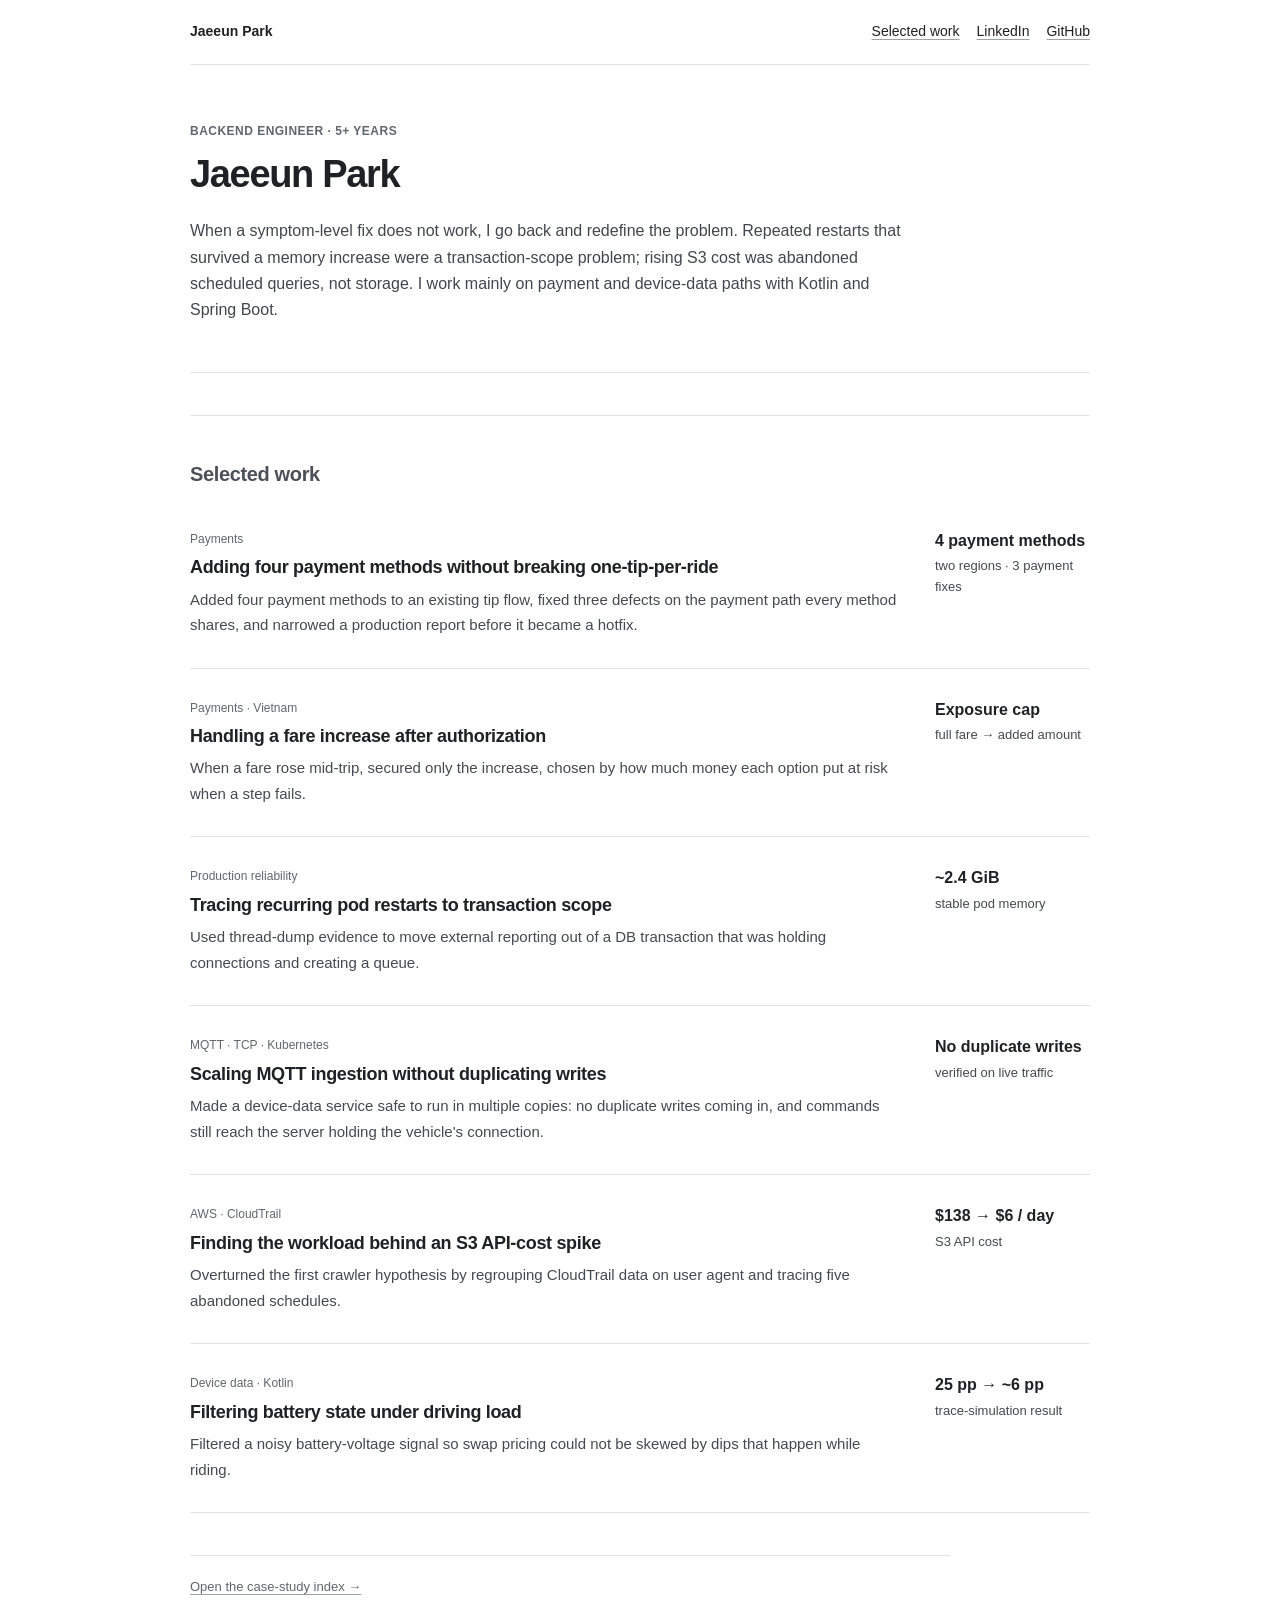
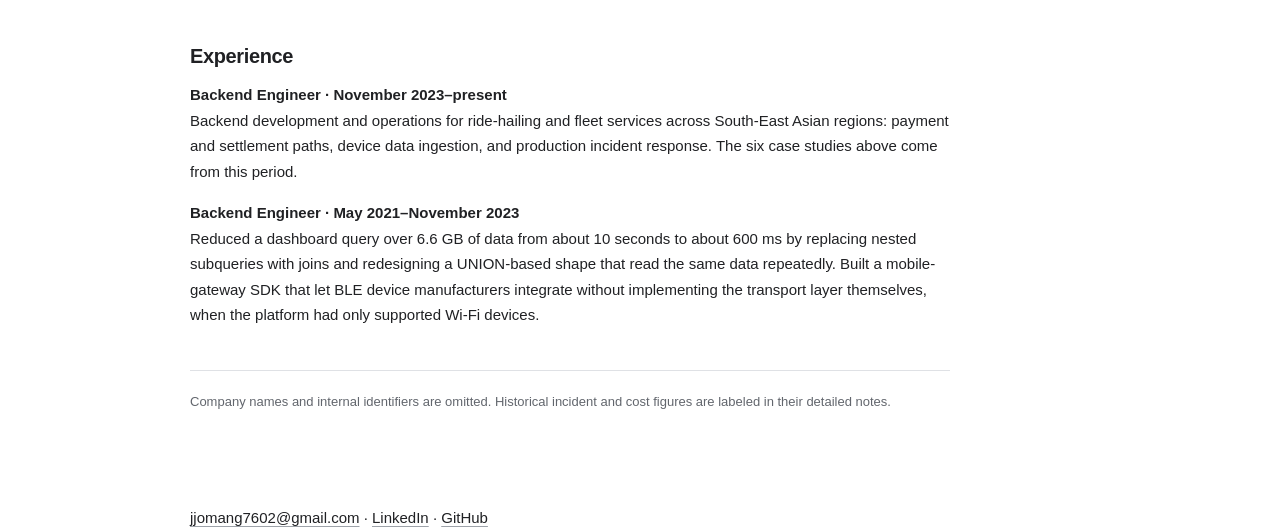
==== index.html @ 6212ad3f "Align the tip card with the rewritten page Co-Authored-By: Claude Opus 5 (1M context) <noreply@anthr" ====
<!doctype html>
<html lang="en"><head><meta charset="utf-8"><meta name="viewport" content="width=device-width, initial-scale=1"><meta name="description" content="Jaeeun Park, Kotlin and Spring Boot backend engineer."><meta property="og:type" content="website"><meta property="og:title" content="Jaeeun Park — Backend Engineer"><meta property="og:description" content="Backend case studies in payments, reliability, device data, and AWS investigation."><meta property="og:url" content="https://ludypark.github.io/"><title>Jaeeun Park — Backend Engineer</title><link rel="stylesheet" href="notes.css?v=20261001"></head>
<body><div class="wrap"><nav class="site-nav" aria-label="Site navigation"><a class="brand" href="index.html">Jaeeun Park</a><div class="nav-links"><a href="case-studies.html">Selected work</a><a href="https://www.linkedin.com/in/ludy-jaeeun-park/">LinkedIn</a><a href="https://github.com/LudyPark">GitHub</a></div></nav><main>
<p class="eyebrow">Backend engineer · 5+ years</p><h1>Jaeeun Park</h1><p class="lede">When a symptom-level fix does not work, I go back and redefine the problem. Repeated restarts that survived a memory increase were a transaction-scope problem; rising S3 cost was abandoned scheduled queries, not storage. I work mainly on payment and device-data paths with Kotlin and Spring Boot.</p><hr class="rule">
<section class="case-list" aria-labelledby="selected-work"><h2 id="selected-work" class="section-intro">Selected work</h2>
<article class="case"><div><p class="tags">Payments</p><h2><a href="notes/tipping-payment-flow.html">Adding four payment methods without breaking one-tip-per-ride</a></h2><p>Added four payment methods to an existing tip flow, fixed three defects on the payment path every method shares, and narrowed a production report before it became a hotfix.</p></div><p class="metric"><strong>4 payment methods</strong>two regions · 3 payment fixes</p></article>
<article class="case"><div><p class="tags">Payments · Vietnam</p><h2><a href="notes/incremental-authorization.html">Handling a fare increase after authorization</a></h2><p>When a fare rose mid-trip, secured only the increase, chosen by how much money each option put at risk when a step fails.</p></div><p class="metric"><strong>Exposure cap</strong>full fare → added amount</p></article>
<article class="case"><div><p class="tags">Production reliability</p><h2><a href="notes/oom-incident.html">Tracing recurring pod restarts to transaction scope</a></h2><p>Used thread-dump evidence to move external reporting out of a DB transaction that was holding connections and creating a queue.</p></div><p class="metric"><strong>~2.4 GiB</strong>stable pod memory</p></article>
<article class="case"><div><p class="tags">MQTT · TCP · Kubernetes</p><h2><a href="notes/mqtt-scaling.html">Scaling MQTT ingestion without duplicating writes</a></h2><p>Made a device-data service safe to run in multiple copies: no duplicate writes coming in, and commands still reach the server holding the vehicle's connection.</p></div><p class="metric"><strong>No duplicate writes</strong>verified on live traffic</p></article>
<article class="case"><div><p class="tags">AWS · CloudTrail</p><h2><a href="notes/s3-cost-investigation.html">Finding the workload behind an S3 API-cost spike</a></h2><p>Overturned the first crawler hypothesis by regrouping CloudTrail data on user agent and tracing five abandoned schedules.</p></div><p class="metric"><strong>$138 → $6 / day</strong>S3 API cost</p></article>
<article class="case"><div><p class="tags">Device data · Kotlin</p><h2><a href="notes/battery-signal-filter.html">Filtering battery state under driving load</a></h2><p>Filtered a noisy battery-voltage signal so swap pricing could not be skewed by dips that happen while riding.</p></div><p class="metric"><strong>25 pp → ~6 pp</strong>trace-simulation result</p></article></section>
<p class="note"><a href="case-studies.html">Open the case-study index →</a></p>
<section aria-labelledby="experience"><h2 id="experience">Experience</h2><p><strong>Backend Engineer · November 2023–present</strong><br>Backend development and operations for ride-hailing and fleet services across South-East Asian regions: payment and settlement paths, device data ingestion, and production incident response. The six case studies above come from this period.</p><p><strong>Backend Engineer · May 2021–November 2023</strong><br>Reduced a dashboard query over 6.6 GB of data from about 10 seconds to about 600 ms by replacing nested subqueries with joins and redesigning a UNION-based shape that read the same data repeatedly. Built a mobile-gateway SDK that let BLE device manufacturers integrate without implementing the transport layer themselves, when the platform had only supported Wi-Fi devices.</p></section>
<p class="note">Company names and internal identifiers are omitted. Historical incident and cost figures are labeled in their detailed notes.</p></main><footer><a href="mailto:jjomang7602@gmail.com">jjomang7602@gmail.com</a> · <a href="https://www.linkedin.com/in/ludy-jaeeun-park/">LinkedIn</a> · <a href="https://github.com/LudyPark">GitHub</a></footer></div></body></html>
---- notes.css ----
/* Shared layout for case-study notes */:root { --ink:#202124; --muted:#62666d; --line:#dfe1e5; --soft:#f6f7f8; --accent:#1a5d9f; --paper:#fff; }* { box-sizing:border-box; }html { scroll-behavior:smooth; }body { margin:0; background:var(--paper); color:var(--ink); font:15px/1.7 -apple-system,BlinkMacSystemFont,"Segoe UI",sans-serif; -webkit-font-smoothing:antialiased; }a { color:inherit; text-decoration-color:#9da2a9; text-underline-offset:3px; text-decoration-thickness:1px; }a:hover { color:var(--accent); text-decoration-thickness:2px; }a:focus-visible, summary:focus-visible { outline:2px solid var(--accent); outline-offset:4px; }.wrap { width:min(900px,calc(100% - 48px)); margin:0 auto; }.site-nav { display:flex; align-items:center; justify-content:space-between; gap:18px; padding:20px 0; border-bottom:1px solid var(--line); font-size:14px; }.brand { font-weight:650; text-decoration:none; }.nav-links { display:flex; gap:17px; }main { padding:56px 0 76px; }.eyebrow { margin:0 0 12px; color:var(--muted); font-size:12px; font-weight:650; letter-spacing:.04em; text-transform:uppercase; }h1 { max-width:760px; margin:0; font-size:clamp(27px,4vw,38px); line-height:1.13; letter-spacing:-.035em; }h2 { margin:46px 0 13px; font-size:20px; line-height:1.25; letter-spacing:-.018em; }h3 { margin:26px 0 7px; font-size:16px; line-height:1.4; }p { max-width:760px; margin:0 0 16px; }.lede { max-width:720px; margin-top:22px; color:#42464c; font-size:16px; line-height:1.65; }.meta { margin-top:21px; color:var(--muted); font-size:13px; }.rule { margin:48px 0 0; border:0; border-top:1px solid var(--line); }.case-list { margin-top:42px; border-top:1px solid var(--line); }.case { display:grid; grid-template-columns:minmax(0,1fr) 155px; gap:30px; padding:29px 0 30px; border-bottom:1px solid var(--line); }.case h2 { margin:0 0 8px; font-size:18px; }.case h2 a { text-decoration:none; }.case p { margin:0; color:#454950; }.case .tags, .note-label { margin-bottom:7px; color:var(--muted); font-size:12px; }.metric { align-self:start; color:#3f444b; font-size:13px; line-height:1.55; }.metric strong { display:block; margin-bottom:3px; color:var(--ink); font-size:16px; }.note { margin-top:42px; padding-top:20px; border-top:1px solid var(--line); color:var(--muted); font-size:13px; }.section-intro { color:#4c5158; }.diagram { margin:24px 0; padding:18px 20px; border:1px solid var(--line); background:#fafbfc; font-size:13px; line-height:1.65; }.flow { display:flex; flex-wrap:wrap; align-items:center; gap:8px; padding:0; margin:0; list-style:none; }.flow li { padding:5px 8px; border:1px solid #d6d9dd; background:#fff; }.flow .arrow { padding:0; border:0; background:transparent; color:var(--muted); }.callout { margin:23px 0; padding:15px 18px; border-left:3px solid #8b929b; background:var(--soft); }
code { font-family: ui-monospace, SFMono-Regular, Menlo, Monaco, Consolas, monospace; font-size:.9em; }
pre { max-width:760px; margin:22px 0; padding:16px 18px; overflow:auto; border:1px solid var(--line); background:#f7f8f9; font:13px/1.6 ui-monospace, SFMono-Regular, Menlo, Monaco, Consolas, monospace; }
pre code { font-size:inherit; }


table { width:100%; margin:22px 0; border-collapse:collapse; font-size:14px; line-height:1.6; }
th, td { padding:12px 14px; border:1px solid var(--line); vertical-align:top; text-align:left; }
th { background:#f5f6f7; color:#34383e; font-weight:650; }
td:first-child { font-weight:600; }
pre { max-width:760px; margin:22px 0; padding:18px 20px; overflow:auto; border:1px solid #263746; border-radius:2px; background:#17212b; color:#e8eef5; font:13px/1.7 ui-monospace, SFMono-Regular, Menlo, Monaco, Consolas, monospace; tab-size:2; }
pre code { color:inherit; font-size:inherit; }
.kt-keyword { color:#dca4ff; }
.kt-type { color:#8fd3ff; }
.kt-function { color:#7ee0ba; }
.kt-string { color:#f0c674; }
.kt-comment { color:#8a9baa; font-style:italic; }
.inline-code { padding:1px 4px; border:1px solid #e0e3e6; background:#f6f7f8; color:#30343a; font:0.9em ui-monospace, SFMono-Regular, Menlo, Monaco, Consolas, monospace; }
@media (max-width:620px) { table { font-size:13px; } th, td { padding:10px; } }
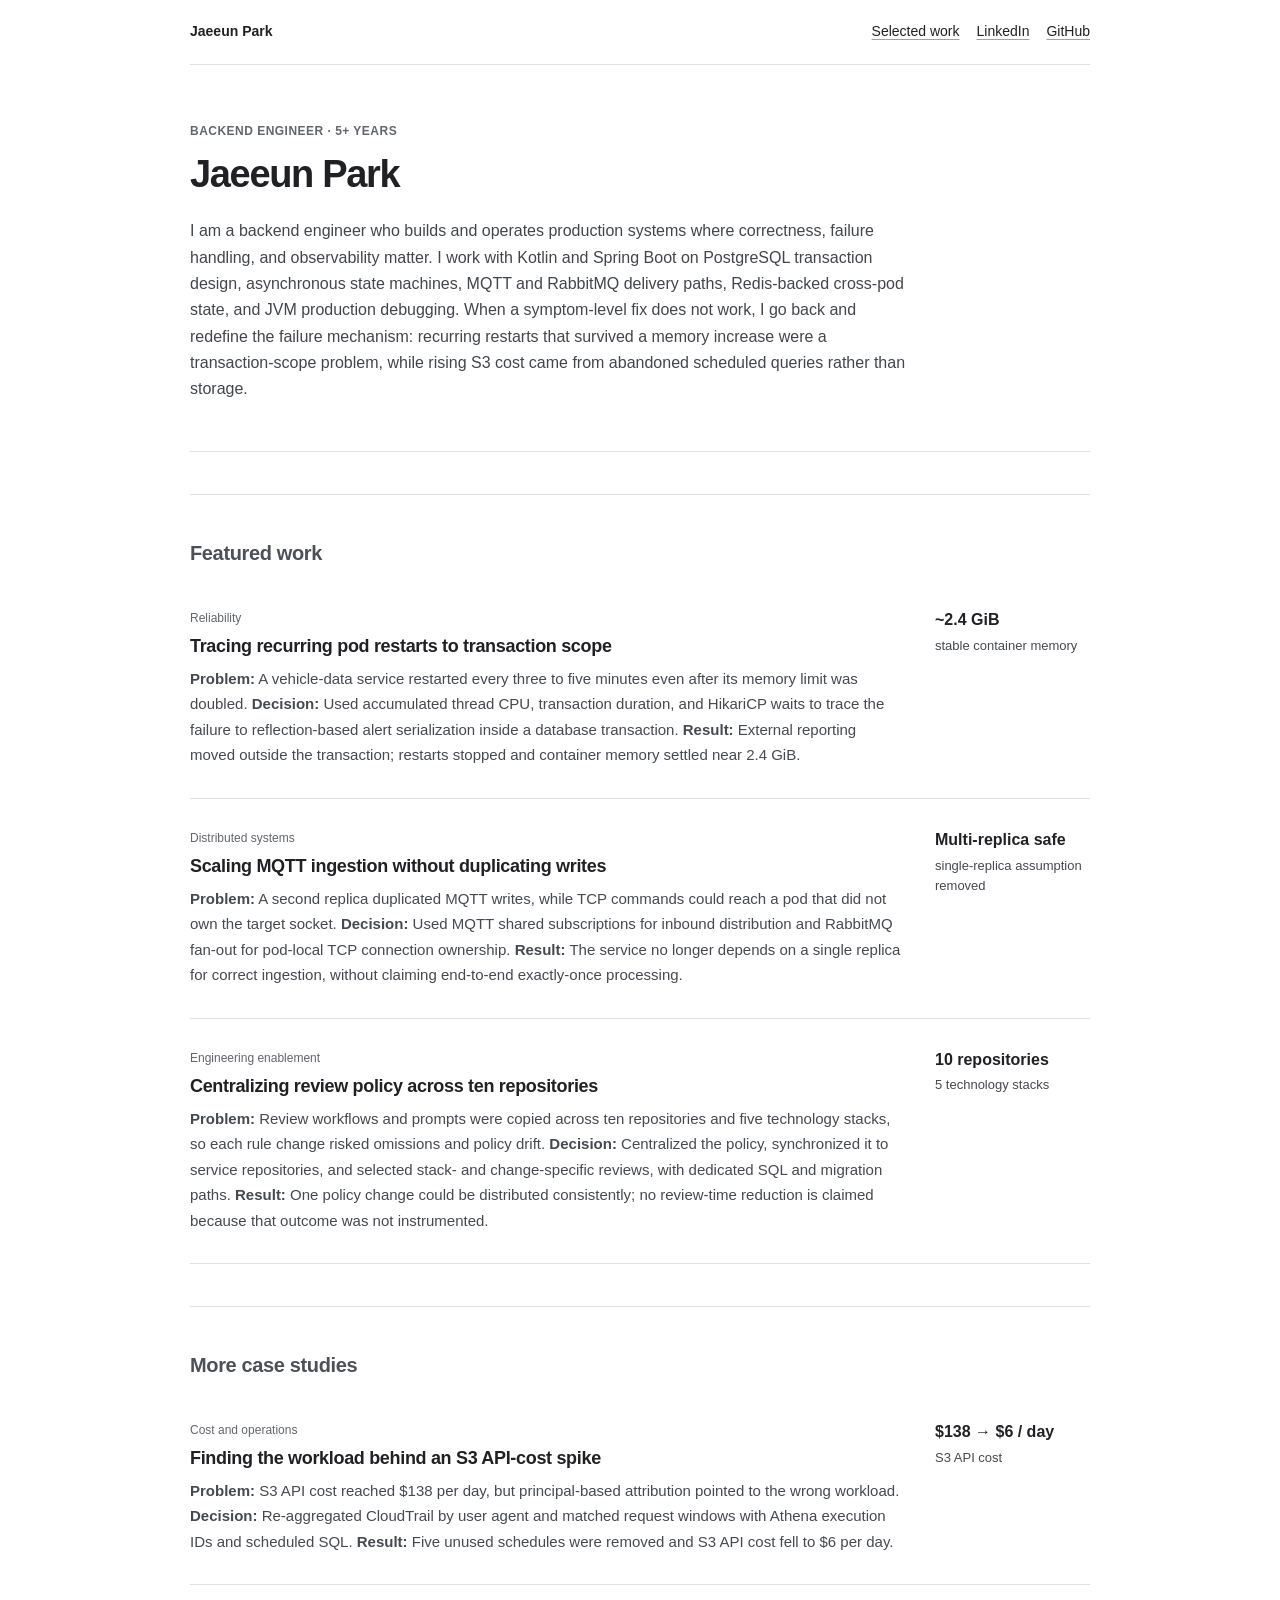
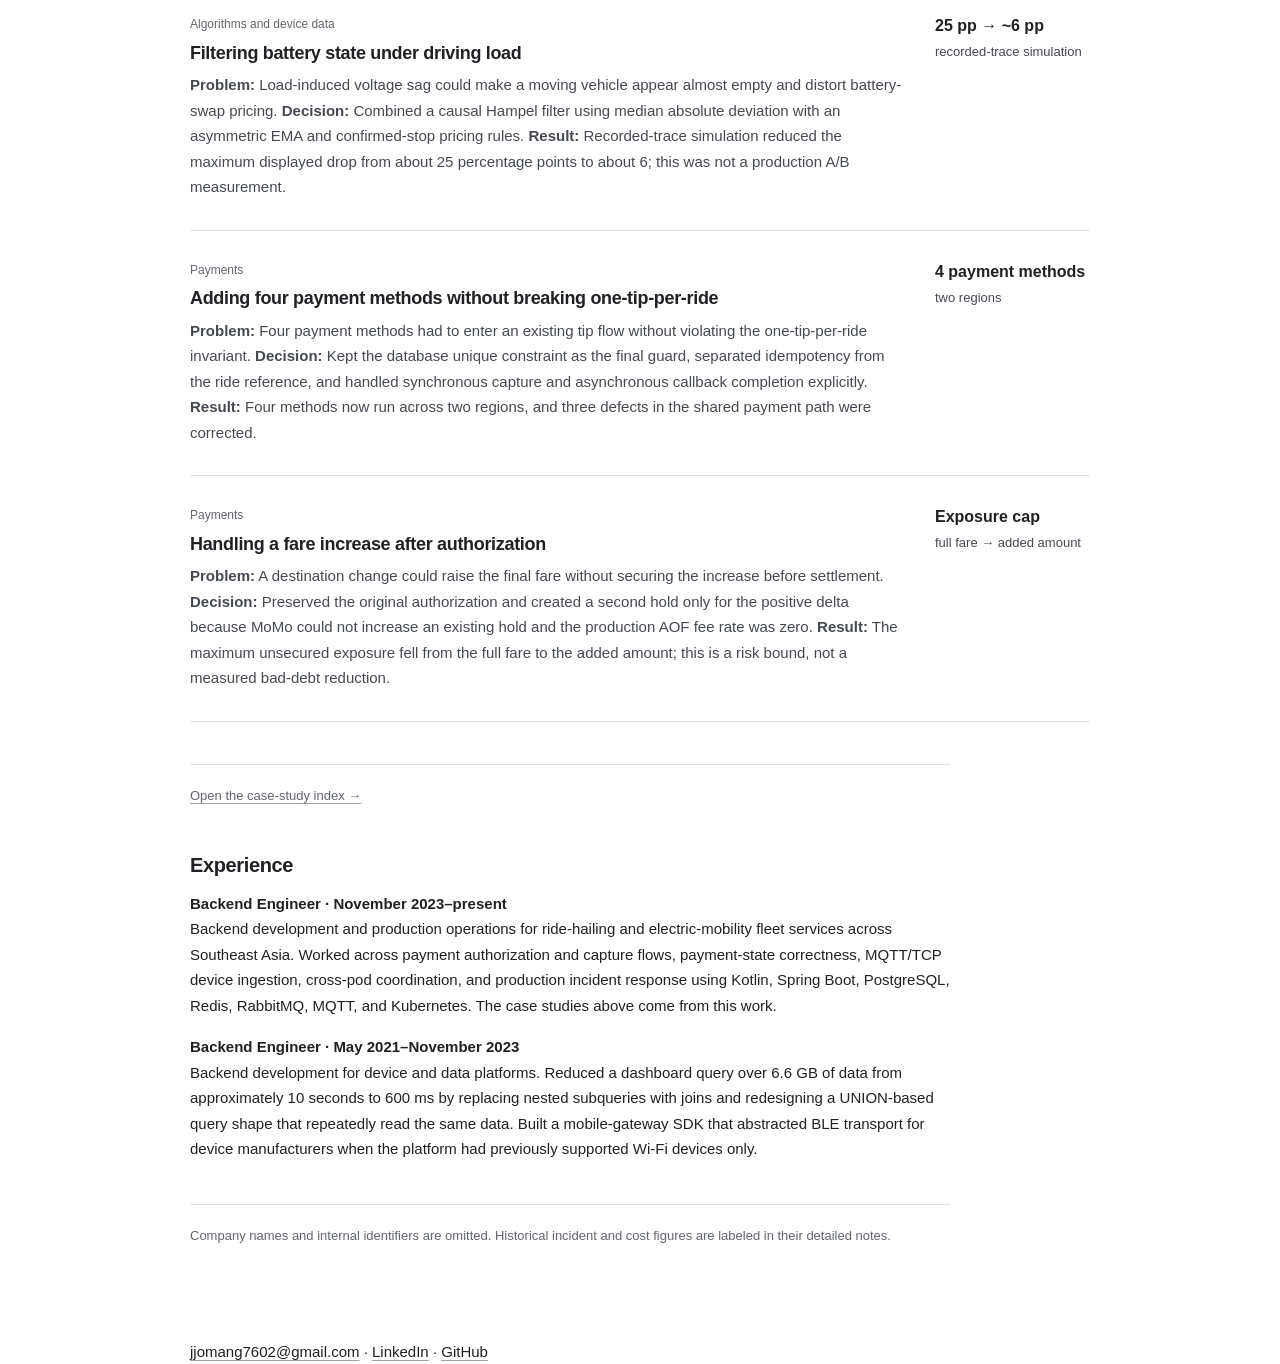
==== commit c79427c1: "Rework case studies for both recruiter and senior-engineer readers Applies the revision spec across " ====
--- a/index.html
+++ b/index.html
@@ -1,14 +1,18 @@
 <!doctype html>
-<html lang="en"><head><meta charset="utf-8"><meta name="viewport" content="width=device-width, initial-scale=1"><meta name="description" content="Jaeeun Park, Kotlin and Spring Boot backend engineer."><meta property="og:type" content="website"><meta property="og:title" content="Jaeeun Park — Backend Engineer"><meta property="og:description" content="Backend case studies in payments, reliability, device data, and AWS investigation."><meta property="og:url" content="https://ludypark.github.io/"><title>Jaeeun Park — Backend Engineer</title><link rel="stylesheet" href="notes.css?v=20261001"></head>
+<html lang="en"><head><meta charset="utf-8"><meta name="viewport" content="width=device-width, initial-scale=1"><meta name="description" content="Jaeeun Park, Kotlin and Spring Boot backend engineer working on transaction design, delivery semantics, and production debugging."><meta property="og:type" content="website"><meta property="og:title" content="Jaeeun Park — Backend Engineer"><meta property="og:description" content="Backend case studies in production debugging, distributed systems, payments, cloud cost, device algorithms, and engineering enablement."><meta property="og:url" content="https://ludypark.github.io/"><title>Jaeeun Park — Backend Engineer</title><link rel="stylesheet" href="notes.css?v=20261001"></head>
 <body><div class="wrap"><nav class="site-nav" aria-label="Site navigation"><a class="brand" href="index.html">Jaeeun Park</a><div class="nav-links"><a href="case-studies.html">Selected work</a><a href="https://www.linkedin.com/in/ludy-jaeeun-park/">LinkedIn</a><a href="https://github.com/LudyPark">GitHub</a></div></nav><main>
-<p class="eyebrow">Backend engineer · 5+ years</p><h1>Jaeeun Park</h1><p class="lede">When a symptom-level fix does not work, I go back and redefine the problem. Repeated restarts that survived a memory increase were a transaction-scope problem; rising S3 cost was abandoned scheduled queries, not storage. I work mainly on payment and device-data paths with Kotlin and Spring Boot.</p><hr class="rule">
-<section class="case-list" aria-labelledby="selected-work"><h2 id="selected-work" class="section-intro">Selected work</h2>
-<article class="case"><div><p class="tags">Payments</p><h2><a href="notes/tipping-payment-flow.html">Adding four payment methods without breaking one-tip-per-ride</a></h2><p>Added four payment methods to an existing tip flow, fixed three defects on the payment path every method shares, and narrowed a production report before it became a hotfix.</p></div><p class="metric"><strong>4 payment methods</strong>two regions · 3 payment fixes</p></article>
-<article class="case"><div><p class="tags">Payments · Vietnam</p><h2><a href="notes/incremental-authorization.html">Handling a fare increase after authorization</a></h2><p>When a fare rose mid-trip, secured only the increase, chosen by how much money each option put at risk when a step fails.</p></div><p class="metric"><strong>Exposure cap</strong>full fare → added amount</p></article>
-<article class="case"><div><p class="tags">Production reliability</p><h2><a href="notes/oom-incident.html">Tracing recurring pod restarts to transaction scope</a></h2><p>Used thread-dump evidence to move external reporting out of a DB transaction that was holding connections and creating a queue.</p></div><p class="metric"><strong>~2.4 GiB</strong>stable pod memory</p></article>
-<article class="case"><div><p class="tags">MQTT · TCP · Kubernetes</p><h2><a href="notes/mqtt-scaling.html">Scaling MQTT ingestion without duplicating writes</a></h2><p>Made a device-data service safe to run in multiple copies: no duplicate writes coming in, and commands still reach the server holding the vehicle's connection.</p></div><p class="metric"><strong>No duplicate writes</strong>verified on live traffic</p></article>
-<article class="case"><div><p class="tags">AWS · CloudTrail</p><h2><a href="notes/s3-cost-investigation.html">Finding the workload behind an S3 API-cost spike</a></h2><p>Overturned the first crawler hypothesis by regrouping CloudTrail data on user agent and tracing five abandoned schedules.</p></div><p class="metric"><strong>$138 → $6 / day</strong>S3 API cost</p></article>
-<article class="case"><div><p class="tags">Device data · Kotlin</p><h2><a href="notes/battery-signal-filter.html">Filtering battery state under driving load</a></h2><p>Filtered a noisy battery-voltage signal so swap pricing could not be skewed by dips that happen while riding.</p></div><p class="metric"><strong>25 pp → ~6 pp</strong>trace-simulation result</p></article></section>
+<p class="eyebrow">Backend engineer · 5+ years</p><h1>Jaeeun Park</h1><p class="lede">I am a backend engineer who builds and operates production systems where correctness, failure handling, and observability matter. I work with Kotlin and Spring Boot on PostgreSQL transaction design, asynchronous state machines, MQTT and RabbitMQ delivery paths, Redis-backed cross-pod state, and JVM production debugging. When a symptom-level fix does not work, I go back and redefine the failure mechanism: recurring restarts that survived a memory increase were a transaction-scope problem, while rising S3 cost came from abandoned scheduled queries rather than storage.</p><hr class="rule">
+<section class="case-list" aria-labelledby="featured-work"><h2 id="featured-work" class="section-intro">Featured work</h2>
+<article class="case"><div><p class="tags">Reliability</p><h2><a href="notes/oom-incident.html">Tracing recurring pod restarts to transaction scope</a></h2><p><strong>Problem:</strong> A vehicle-data service restarted every three to five minutes even after its memory limit was doubled. <strong>Decision:</strong> Used accumulated thread CPU, transaction duration, and HikariCP waits to trace the failure to reflection-based alert serialization inside a database transaction. <strong>Result:</strong> External reporting moved outside the transaction; restarts stopped and container memory settled near 2.4 GiB.</p></div><p class="metric"><strong>~2.4 GiB</strong>stable container memory</p></article>
+<article class="case"><div><p class="tags">Distributed systems</p><h2><a href="notes/mqtt-scaling.html">Scaling MQTT ingestion without duplicating writes</a></h2><p><strong>Problem:</strong> A second replica duplicated MQTT writes, while TCP commands could reach a pod that did not own the target socket. <strong>Decision:</strong> Used MQTT shared subscriptions for inbound distribution and RabbitMQ fan-out for pod-local TCP connection ownership. <strong>Result:</strong> The service no longer depends on a single replica for correct ingestion, without claiming end-to-end exactly-once processing.</p></div><p class="metric"><strong>Multi-replica safe</strong>single-replica assumption removed</p></article>
+<article class="case"><div><p class="tags">Engineering enablement</p><h2><a href="notes/review-policy.html">Centralizing review policy across ten repositories</a></h2><p><strong>Problem:</strong> Review workflows and prompts were copied across ten repositories and five technology stacks, so each rule change risked omissions and policy drift. <strong>Decision:</strong> Centralized the policy, synchronized it to service repositories, and selected stack- and change-specific reviews, with dedicated SQL and migration paths. <strong>Result:</strong> One policy change could be distributed consistently; no review-time reduction is claimed because that outcome was not instrumented.</p></div><p class="metric"><strong>10 repositories</strong>5 technology stacks</p></article>
+</section>
+<section class="case-list" aria-labelledby="more-work"><h2 id="more-work" class="section-intro">More case studies</h2>
+<article class="case"><div><p class="tags">Cost and operations</p><h2><a href="notes/s3-cost-investigation.html">Finding the workload behind an S3 API-cost spike</a></h2><p><strong>Problem:</strong> S3 API cost reached $138 per day, but principal-based attribution pointed to the wrong workload. <strong>Decision:</strong> Re-aggregated CloudTrail by user agent and matched request windows with Athena execution IDs and scheduled SQL. <strong>Result:</strong> Five unused schedules were removed and S3 API cost fell to $6 per day.</p></div><p class="metric"><strong>$138 → $6 / day</strong>S3 API cost</p></article>
+<article class="case"><div><p class="tags">Algorithms and device data</p><h2><a href="notes/battery-signal-filter.html">Filtering battery state under driving load</a></h2><p><strong>Problem:</strong> Load-induced voltage sag could make a moving vehicle appear almost empty and distort battery-swap pricing. <strong>Decision:</strong> Combined a causal Hampel filter using median absolute deviation with an asymmetric EMA and confirmed-stop pricing rules. <strong>Result:</strong> Recorded-trace simulation reduced the maximum displayed drop from about 25 percentage points to about 6; this was not a production A/B measurement.</p></div><p class="metric"><strong>25 pp → ~6 pp</strong>recorded-trace simulation</p></article>
+<article class="case"><div><p class="tags">Payments</p><h2><a href="notes/tipping-payment-flow.html">Adding four payment methods without breaking one-tip-per-ride</a></h2><p><strong>Problem:</strong> Four payment methods had to enter an existing tip flow without violating the one-tip-per-ride invariant. <strong>Decision:</strong> Kept the database unique constraint as the final guard, separated idempotency from the ride reference, and handled synchronous capture and asynchronous callback completion explicitly. <strong>Result:</strong> Four methods now run across two regions, and three defects in the shared payment path were corrected.</p></div><p class="metric"><strong>4 payment methods</strong>two regions</p></article>
+<article class="case"><div><p class="tags">Payments</p><h2><a href="notes/incremental-authorization.html">Handling a fare increase after authorization</a></h2><p><strong>Problem:</strong> A destination change could raise the final fare without securing the increase before settlement. <strong>Decision:</strong> Preserved the original authorization and created a second hold only for the positive delta because MoMo could not increase an existing hold and the production AOF fee rate was zero. <strong>Result:</strong> The maximum unsecured exposure fell from the full fare to the added amount; this is a risk bound, not a measured bad-debt reduction.</p></div><p class="metric"><strong>Exposure cap</strong>full fare → added amount</p></article>
+</section>
 <p class="note"><a href="case-studies.html">Open the case-study index →</a></p>
-<section aria-labelledby="experience"><h2 id="experience">Experience</h2><p><strong>Backend Engineer · November 2023–present</strong><br>Backend development and operations for ride-hailing and fleet services across South-East Asian regions: payment and settlement paths, device data ingestion, and production incident response. The six case studies above come from this period.</p><p><strong>Backend Engineer · May 2021–November 2023</strong><br>Reduced a dashboard query over 6.6 GB of data from about 10 seconds to about 600 ms by replacing nested subqueries with joins and redesigning a UNION-based shape that read the same data repeatedly. Built a mobile-gateway SDK that let BLE device manufacturers integrate without implementing the transport layer themselves, when the platform had only supported Wi-Fi devices.</p></section>
+<section aria-labelledby="experience"><h2 id="experience">Experience</h2><p><strong>Backend Engineer · November 2023–present</strong><br>Backend development and production operations for ride-hailing and electric-mobility fleet services across Southeast Asia. Worked across payment authorization and capture flows, payment-state correctness, MQTT/TCP device ingestion, cross-pod coordination, and production incident response using Kotlin, Spring Boot, PostgreSQL, Redis, RabbitMQ, MQTT, and Kubernetes. The case studies above come from this work.</p><p><strong>Backend Engineer · May 2021–November 2023</strong><br>Backend development for device and data platforms. Reduced a dashboard query over 6.6 GB of data from approximately 10 seconds to 600 ms by replacing nested subqueries with joins and redesigning a UNION-based query shape that repeatedly read the same data. Built a mobile-gateway SDK that abstracted BLE transport for device manufacturers when the platform had previously supported Wi-Fi devices only.</p></section>
 <p class="note">Company names and internal identifiers are omitted. Historical incident and cost figures are labeled in their detailed notes.</p></main><footer><a href="mailto:jjomang7602@gmail.com">jjomang7602@gmail.com</a> · <a href="https://www.linkedin.com/in/ludy-jaeeun-park/">LinkedIn</a> · <a href="https://github.com/LudyPark">GitHub</a></footer></div></body></html>
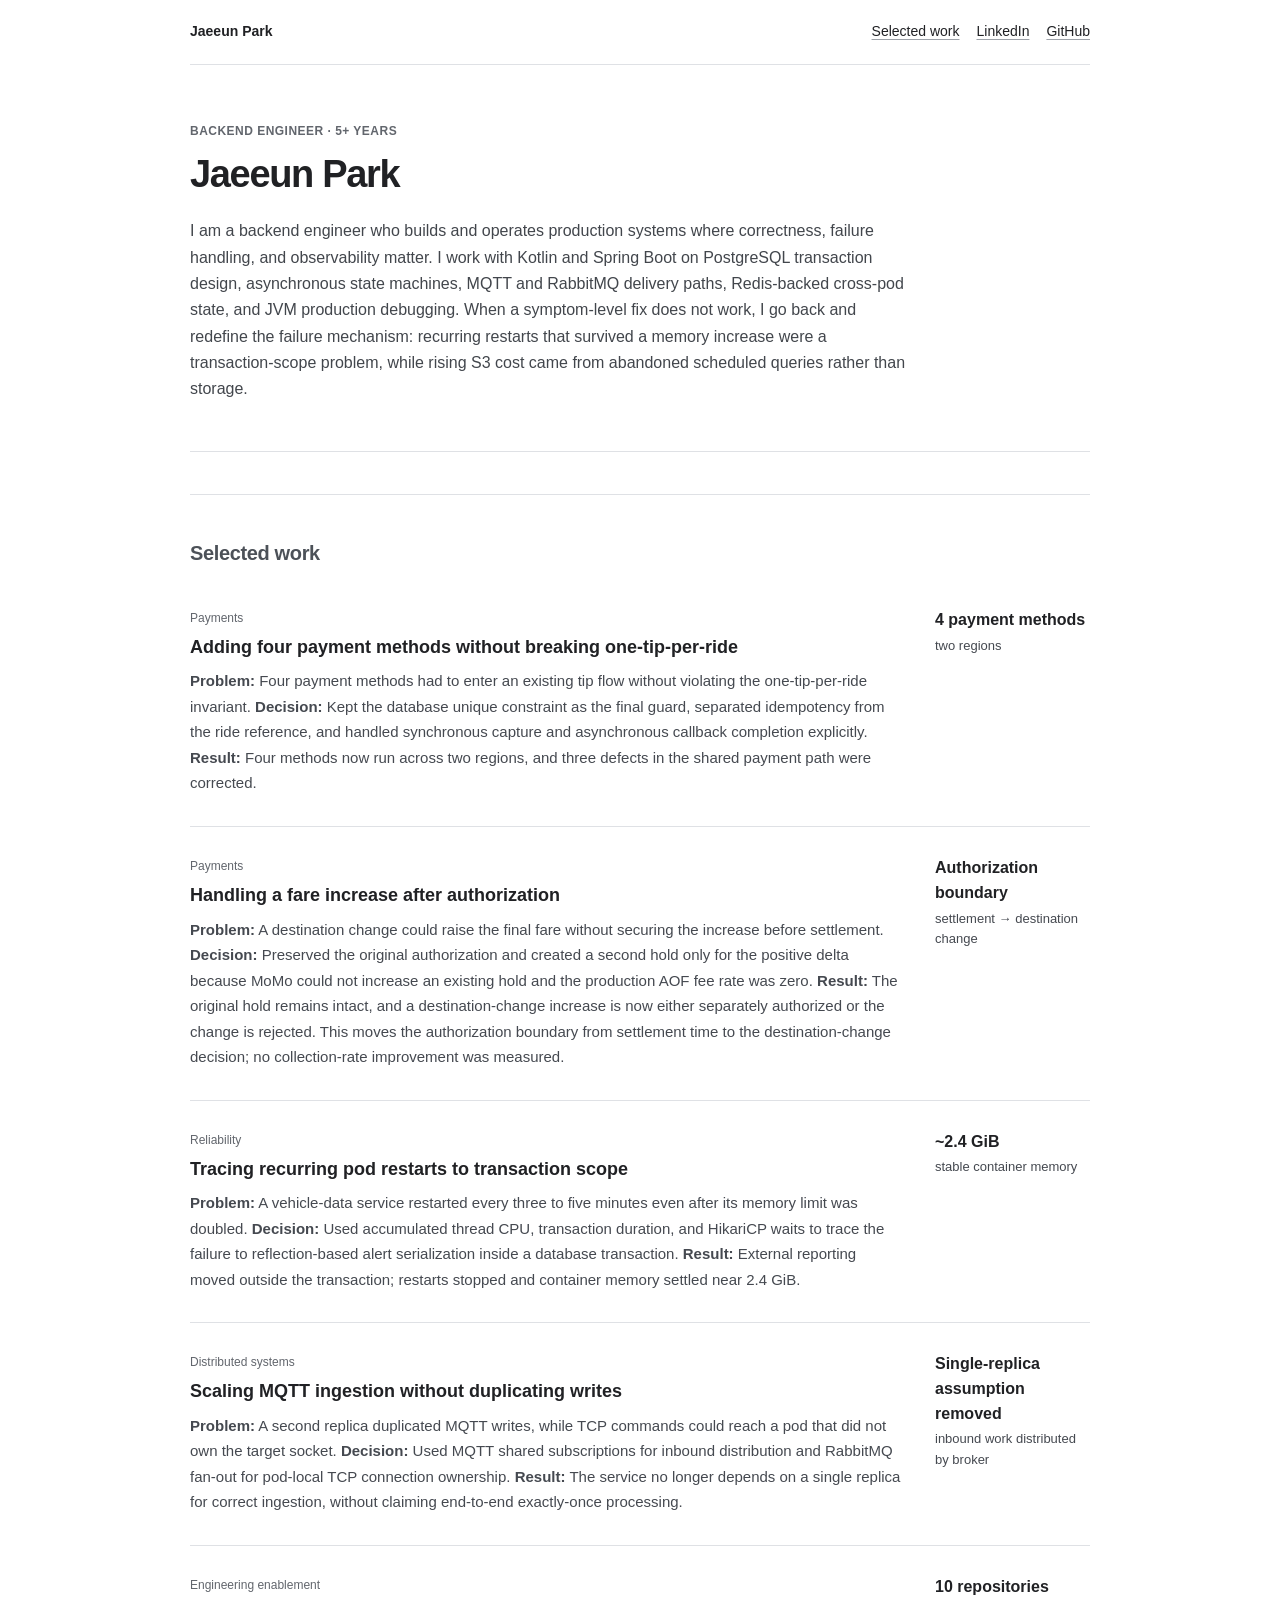
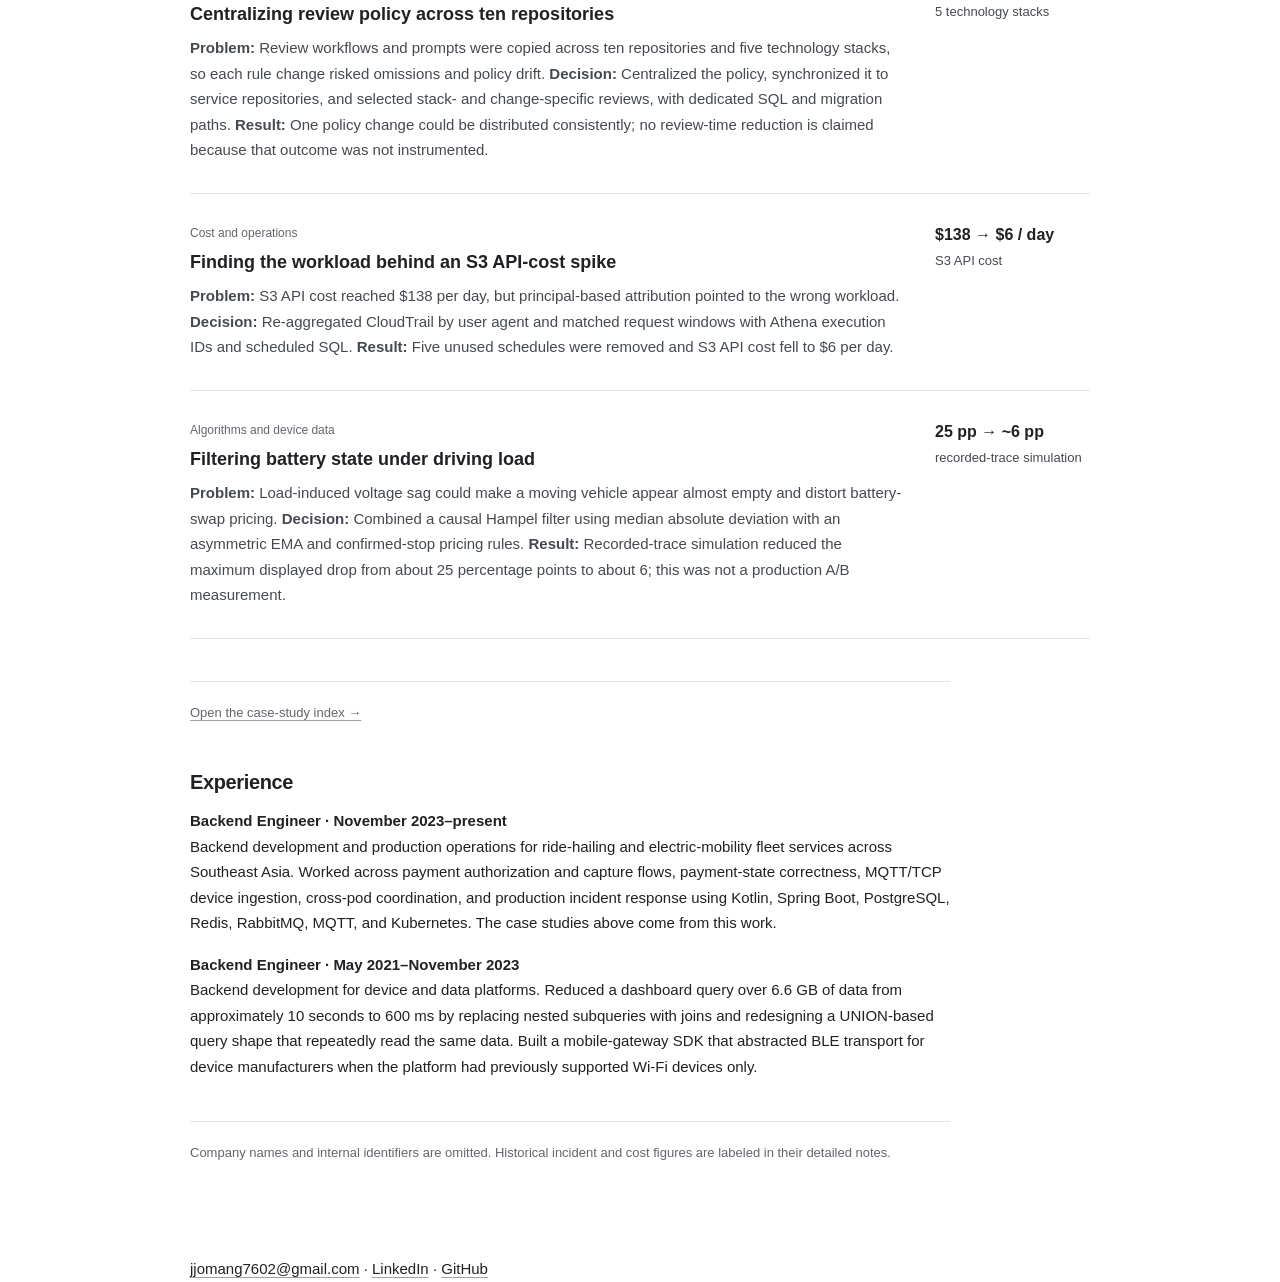
==== commit e20c3f6f: "Fix an exposure claim that contradicted the corrected baseline The incremental-authorization page ex" ====
--- a/index.html
+++ b/index.html
@@ -1,18 +1,94 @@
 <!doctype html>
-<html lang="en"><head><meta charset="utf-8"><meta name="viewport" content="width=device-width, initial-scale=1"><meta name="description" content="Jaeeun Park, Kotlin and Spring Boot backend engineer working on transaction design, delivery semantics, and production debugging."><meta property="og:type" content="website"><meta property="og:title" content="Jaeeun Park — Backend Engineer"><meta property="og:description" content="Backend case studies in production debugging, distributed systems, payments, cloud cost, device algorithms, and engineering enablement."><meta property="og:url" content="https://ludypark.github.io/"><title>Jaeeun Park — Backend Engineer</title><link rel="stylesheet" href="notes.css?v=20261001"></head>
-<body><div class="wrap"><nav class="site-nav" aria-label="Site navigation"><a class="brand" href="index.html">Jaeeun Park</a><div class="nav-links"><a href="case-studies.html">Selected work</a><a href="https://www.linkedin.com/in/ludy-jaeeun-park/">LinkedIn</a><a href="https://github.com/LudyPark">GitHub</a></div></nav><main>
-<p class="eyebrow">Backend engineer · 5+ years</p><h1>Jaeeun Park</h1><p class="lede">I am a backend engineer who builds and operates production systems where correctness, failure handling, and observability matter. I work with Kotlin and Spring Boot on PostgreSQL transaction design, asynchronous state machines, MQTT and RabbitMQ delivery paths, Redis-backed cross-pod state, and JVM production debugging. When a symptom-level fix does not work, I go back and redefine the failure mechanism: recurring restarts that survived a memory increase were a transaction-scope problem, while rising S3 cost came from abandoned scheduled queries rather than storage.</p><hr class="rule">
-<section class="case-list" aria-labelledby="featured-work"><h2 id="featured-work" class="section-intro">Featured work</h2>
-<article class="case"><div><p class="tags">Reliability</p><h2><a href="notes/oom-incident.html">Tracing recurring pod restarts to transaction scope</a></h2><p><strong>Problem:</strong> A vehicle-data service restarted every three to five minutes even after its memory limit was doubled. <strong>Decision:</strong> Used accumulated thread CPU, transaction duration, and HikariCP waits to trace the failure to reflection-based alert serialization inside a database transaction. <strong>Result:</strong> External reporting moved outside the transaction; restarts stopped and container memory settled near 2.4 GiB.</p></div><p class="metric"><strong>~2.4 GiB</strong>stable container memory</p></article>
-<article class="case"><div><p class="tags">Distributed systems</p><h2><a href="notes/mqtt-scaling.html">Scaling MQTT ingestion without duplicating writes</a></h2><p><strong>Problem:</strong> A second replica duplicated MQTT writes, while TCP commands could reach a pod that did not own the target socket. <strong>Decision:</strong> Used MQTT shared subscriptions for inbound distribution and RabbitMQ fan-out for pod-local TCP connection ownership. <strong>Result:</strong> The service no longer depends on a single replica for correct ingestion, without claiming end-to-end exactly-once processing.</p></div><p class="metric"><strong>Multi-replica safe</strong>single-replica assumption removed</p></article>
-<article class="case"><div><p class="tags">Engineering enablement</p><h2><a href="notes/review-policy.html">Centralizing review policy across ten repositories</a></h2><p><strong>Problem:</strong> Review workflows and prompts were copied across ten repositories and five technology stacks, so each rule change risked omissions and policy drift. <strong>Decision:</strong> Centralized the policy, synchronized it to service repositories, and selected stack- and change-specific reviews, with dedicated SQL and migration paths. <strong>Result:</strong> One policy change could be distributed consistently; no review-time reduction is claimed because that outcome was not instrumented.</p></div><p class="metric"><strong>10 repositories</strong>5 technology stacks</p></article>
-</section>
-<section class="case-list" aria-labelledby="more-work"><h2 id="more-work" class="section-intro">More case studies</h2>
-<article class="case"><div><p class="tags">Cost and operations</p><h2><a href="notes/s3-cost-investigation.html">Finding the workload behind an S3 API-cost spike</a></h2><p><strong>Problem:</strong> S3 API cost reached $138 per day, but principal-based attribution pointed to the wrong workload. <strong>Decision:</strong> Re-aggregated CloudTrail by user agent and matched request windows with Athena execution IDs and scheduled SQL. <strong>Result:</strong> Five unused schedules were removed and S3 API cost fell to $6 per day.</p></div><p class="metric"><strong>$138 → $6 / day</strong>S3 API cost</p></article>
-<article class="case"><div><p class="tags">Algorithms and device data</p><h2><a href="notes/battery-signal-filter.html">Filtering battery state under driving load</a></h2><p><strong>Problem:</strong> Load-induced voltage sag could make a moving vehicle appear almost empty and distort battery-swap pricing. <strong>Decision:</strong> Combined a causal Hampel filter using median absolute deviation with an asymmetric EMA and confirmed-stop pricing rules. <strong>Result:</strong> Recorded-trace simulation reduced the maximum displayed drop from about 25 percentage points to about 6; this was not a production A/B measurement.</p></div><p class="metric"><strong>25 pp → ~6 pp</strong>recorded-trace simulation</p></article>
-<article class="case"><div><p class="tags">Payments</p><h2><a href="notes/tipping-payment-flow.html">Adding four payment methods without breaking one-tip-per-ride</a></h2><p><strong>Problem:</strong> Four payment methods had to enter an existing tip flow without violating the one-tip-per-ride invariant. <strong>Decision:</strong> Kept the database unique constraint as the final guard, separated idempotency from the ride reference, and handled synchronous capture and asynchronous callback completion explicitly. <strong>Result:</strong> Four methods now run across two regions, and three defects in the shared payment path were corrected.</p></div><p class="metric"><strong>4 payment methods</strong>two regions</p></article>
-<article class="case"><div><p class="tags">Payments</p><h2><a href="notes/incremental-authorization.html">Handling a fare increase after authorization</a></h2><p><strong>Problem:</strong> A destination change could raise the final fare without securing the increase before settlement. <strong>Decision:</strong> Preserved the original authorization and created a second hold only for the positive delta because MoMo could not increase an existing hold and the production AOF fee rate was zero. <strong>Result:</strong> The maximum unsecured exposure fell from the full fare to the added amount; this is a risk bound, not a measured bad-debt reduction.</p></div><p class="metric"><strong>Exposure cap</strong>full fare → added amount</p></article>
+<html lang="en">
+<head>
+<meta charset="utf-8">
+<meta name="viewport" content="width=device-width, initial-scale=1">
+<meta name="description" content="Jaeeun Park, Kotlin and Spring Boot backend engineer working on transaction design, delivery semantics, and production debugging.">
+<meta property="og:type" content="website">
+<meta property="og:title" content="Jaeeun Park — Backend Engineer">
+<meta property="og:description" content="Backend case studies in production debugging, distributed systems, payments, cloud cost, device algorithms, and engineering enablement.">
+<meta property="og:url" content="https://ludypark.github.io/">
+<title>Jaeeun Park — Backend Engineer</title>
+<link rel="icon" href="favicon.svg" type="image/svg+xml">
+<link rel="stylesheet" href="notes.css?v=20261002"></head>
+<body>
+<div class="wrap">
+<nav class="site-nav" aria-label="Site navigation"><a class="brand" href="index.html">Jaeeun Park</a>
+<div class="nav-links"><a href="case-studies.html">Selected work</a><a href="https://www.linkedin.com/in/ludy-jaeeun-park/">LinkedIn</a><a href="https://github.com/LudyPark">GitHub</a></div>
+</nav>
+<main>
+<p class="eyebrow">Backend engineer · 5+ years</p>
+<h1>Jaeeun Park</h1>
+<p class="lede">I am a backend engineer who builds and operates production systems where correctness, failure handling, and observability matter. I work with Kotlin and Spring Boot on PostgreSQL transaction design, asynchronous state machines, MQTT and RabbitMQ delivery paths, Redis-backed cross-pod state, and JVM production debugging. When a symptom-level fix does not work, I go back and redefine the failure mechanism: recurring restarts that survived a memory increase were a transaction-scope problem, while rising S3 cost came from abandoned scheduled queries rather than storage.</p>
+<hr class="rule">
+<section class="case-list" aria-labelledby="selected-work">
+<h2 id="selected-work" class="section-intro">Selected work</h2>
+<article class="case">
+<div>
+<p class="tags">Payments</p>
+<h3><a href="notes/tipping-payment-flow.html">Adding four payment methods without breaking one-tip-per-ride</a></h3>
+<p><strong>Problem:</strong> Four payment methods had to enter an existing tip flow without violating the one-tip-per-ride invariant. <strong>Decision:</strong> Kept the database unique constraint as the final guard, separated idempotency from the ride reference, and handled synchronous capture and asynchronous callback completion explicitly. <strong>Result:</strong> Four methods now run across two regions, and three defects in the shared payment path were corrected.</p>
+</div>
+<p class="metric"><strong>4 payment methods</strong>two regions</p>
+</article>
+<article class="case">
+<div>
+<p class="tags">Payments</p>
+<h3><a href="notes/incremental-authorization.html">Handling a fare increase after authorization</a></h3>
+<p><strong>Problem:</strong> A destination change could raise the final fare without securing the increase before settlement. <strong>Decision:</strong> Preserved the original authorization and created a second hold only for the positive delta because MoMo could not increase an existing hold and the production AOF fee rate was zero. <strong>Result:</strong> The original hold remains intact, and a destination-change increase is now either separately authorized or the change is rejected. This moves the authorization boundary from settlement time to the destination-change decision; no collection-rate improvement was measured.</p>
+</div>
+<p class="metric"><strong>Authorization boundary</strong>settlement → destination change</p>
+</article>
+<article class="case">
+<div>
+<p class="tags">Reliability</p>
+<h3><a href="notes/oom-incident.html">Tracing recurring pod restarts to transaction scope</a></h3>
+<p><strong>Problem:</strong> A vehicle-data service restarted every three to five minutes even after its memory limit was doubled. <strong>Decision:</strong> Used accumulated thread CPU, transaction duration, and HikariCP waits to trace the failure to reflection-based alert serialization inside a database transaction. <strong>Result:</strong> External reporting moved outside the transaction; restarts stopped and container memory settled near 2.4 GiB.</p>
+</div>
+<p class="metric"><strong>~2.4 GiB</strong>stable container memory</p>
+</article>
+<article class="case">
+<div>
+<p class="tags">Distributed systems</p>
+<h3><a href="notes/mqtt-scaling.html">Scaling MQTT ingestion without duplicating writes</a></h3>
+<p><strong>Problem:</strong> A second replica duplicated MQTT writes, while TCP commands could reach a pod that did not own the target socket. <strong>Decision:</strong> Used MQTT shared subscriptions for inbound distribution and RabbitMQ fan-out for pod-local TCP connection ownership. <strong>Result:</strong> The service no longer depends on a single replica for correct ingestion, without claiming end-to-end exactly-once processing.</p>
+</div>
+<p class="metric"><strong>Single-replica assumption removed</strong>inbound work distributed by broker</p>
+</article>
+<article class="case">
+<div>
+<p class="tags">Engineering enablement</p>
+<h3><a href="notes/review-policy.html">Centralizing review policy across ten repositories</a></h3>
+<p><strong>Problem:</strong> Review workflows and prompts were copied across ten repositories and five technology stacks, so each rule change risked omissions and policy drift. <strong>Decision:</strong> Centralized the policy, synchronized it to service repositories, and selected stack- and change-specific reviews, with dedicated SQL and migration paths. <strong>Result:</strong> One policy change could be distributed consistently; no review-time reduction is claimed because that outcome was not instrumented.</p>
+</div>
+<p class="metric"><strong>10 repositories</strong>5 technology stacks</p>
+</article>
+<article class="case">
+<div>
+<p class="tags">Cost and operations</p>
+<h3><a href="notes/s3-cost-investigation.html">Finding the workload behind an S3 API-cost spike</a></h3>
+<p><strong>Problem:</strong> S3 API cost reached $138 per day, but principal-based attribution pointed to the wrong workload. <strong>Decision:</strong> Re-aggregated CloudTrail by user agent and matched request windows with Athena execution IDs and scheduled SQL. <strong>Result:</strong> Five unused schedules were removed and S3 API cost fell to $6 per day.</p>
+</div>
+<p class="metric"><strong>$138 → $6 / day</strong>S3 API cost</p>
+</article>
+<article class="case">
+<div>
+<p class="tags">Algorithms and device data</p>
+<h3><a href="notes/battery-signal-filter.html">Filtering battery state under driving load</a></h3>
+<p><strong>Problem:</strong> Load-induced voltage sag could make a moving vehicle appear almost empty and distort battery-swap pricing. <strong>Decision:</strong> Combined a causal Hampel filter using median absolute deviation with an asymmetric EMA and confirmed-stop pricing rules. <strong>Result:</strong> Recorded-trace simulation reduced the maximum displayed drop from about 25 percentage points to about 6; this was not a production A/B measurement.</p>
+</div>
+<p class="metric"><strong>25 pp → ~6 pp</strong>recorded-trace simulation</p>
+</article>
 </section>
 <p class="note"><a href="case-studies.html">Open the case-study index →</a></p>
-<section aria-labelledby="experience"><h2 id="experience">Experience</h2><p><strong>Backend Engineer · November 2023–present</strong><br>Backend development and production operations for ride-hailing and electric-mobility fleet services across Southeast Asia. Worked across payment authorization and capture flows, payment-state correctness, MQTT/TCP device ingestion, cross-pod coordination, and production incident response using Kotlin, Spring Boot, PostgreSQL, Redis, RabbitMQ, MQTT, and Kubernetes. The case studies above come from this work.</p><p><strong>Backend Engineer · May 2021–November 2023</strong><br>Backend development for device and data platforms. Reduced a dashboard query over 6.6 GB of data from approximately 10 seconds to 600 ms by replacing nested subqueries with joins and redesigning a UNION-based query shape that repeatedly read the same data. Built a mobile-gateway SDK that abstracted BLE transport for device manufacturers when the platform had previously supported Wi-Fi devices only.</p></section>
-<p class="note">Company names and internal identifiers are omitted. Historical incident and cost figures are labeled in their detailed notes.</p></main><footer><a href="mailto:jjomang7602@gmail.com">jjomang7602@gmail.com</a> · <a href="https://www.linkedin.com/in/ludy-jaeeun-park/">LinkedIn</a> · <a href="https://github.com/LudyPark">GitHub</a></footer></div></body></html>
+<section aria-labelledby="experience">
+<h2 id="experience">Experience</h2>
+<p><strong>Backend Engineer · November 2023–present</strong><br>Backend development and production operations for ride-hailing and electric-mobility fleet services across Southeast Asia. Worked across payment authorization and capture flows, payment-state correctness, MQTT/TCP device ingestion, cross-pod coordination, and production incident response using Kotlin, Spring Boot, PostgreSQL, Redis, RabbitMQ, MQTT, and Kubernetes. The case studies above come from this work.</p>
+<p><strong>Backend Engineer · May 2021–November 2023</strong><br>Backend development for device and data platforms. Reduced a dashboard query over 6.6 GB of data from approximately 10 seconds to 600 ms by replacing nested subqueries with joins and redesigning a UNION-based query shape that repeatedly read the same data. Built a mobile-gateway SDK that abstracted BLE transport for device manufacturers when the platform had previously supported Wi-Fi devices only.</p>
+</section>
+<p class="note">Company names and internal identifiers are omitted. Historical incident and cost figures are labeled in their detailed notes.</p>
+</main>
+<footer><a href="mailto:jjomang7602@gmail.com">jjomang7602@gmail.com</a> · <a href="https://www.linkedin.com/in/ludy-jaeeun-park/">LinkedIn</a> · <a href="https://github.com/LudyPark">GitHub</a></footer>
+</div>
+</body>
+</html>
--- a/notes.css
+++ b/notes.css
@@ -1,7 +1,5 @@
-/* Shared layout for case-study notes */:root { --ink:#202124; --muted:#62666d; --line:#dfe1e5; --soft:#f6f7f8; --accent:#1a5d9f; --paper:#fff; }* { box-sizing:border-box; }html { scroll-behavior:smooth; }body { margin:0; background:var(--paper); color:var(--ink); font:15px/1.7 -apple-system,BlinkMacSystemFont,"Segoe UI",sans-serif; -webkit-font-smoothing:antialiased; }a { color:inherit; text-decoration-color:#9da2a9; text-underline-offset:3px; text-decoration-thickness:1px; }a:hover { color:var(--accent); text-decoration-thickness:2px; }a:focus-visible, summary:focus-visible { outline:2px solid var(--accent); outline-offset:4px; }.wrap { width:min(900px,calc(100% - 48px)); margin:0 auto; }.site-nav { display:flex; align-items:center; justify-content:space-between; gap:18px; padding:20px 0; border-bottom:1px solid var(--line); font-size:14px; }.brand { font-weight:650; text-decoration:none; }.nav-links { display:flex; gap:17px; }main { padding:56px 0 76px; }.eyebrow { margin:0 0 12px; color:var(--muted); font-size:12px; font-weight:650; letter-spacing:.04em; text-transform:uppercase; }h1 { max-width:760px; margin:0; font-size:clamp(27px,4vw,38px); line-height:1.13; letter-spacing:-.035em; }h2 { margin:46px 0 13px; font-size:20px; line-height:1.25; letter-spacing:-.018em; }h3 { margin:26px 0 7px; font-size:16px; line-height:1.4; }p { max-width:760px; margin:0 0 16px; }.lede { max-width:720px; margin-top:22px; color:#42464c; font-size:16px; line-height:1.65; }.meta { margin-top:21px; color:var(--muted); font-size:13px; }.rule { margin:48px 0 0; border:0; border-top:1px solid var(--line); }.case-list { margin-top:42px; border-top:1px solid var(--line); }.case { display:grid; grid-template-columns:minmax(0,1fr) 155px; gap:30px; padding:29px 0 30px; border-bottom:1px solid var(--line); }.case h2 { margin:0 0 8px; font-size:18px; }.case h2 a { text-decoration:none; }.case p { margin:0; color:#454950; }.case .tags, .note-label { margin-bottom:7px; color:var(--muted); font-size:12px; }.metric { align-self:start; color:#3f444b; font-size:13px; line-height:1.55; }.metric strong { display:block; margin-bottom:3px; color:var(--ink); font-size:16px; }.note { margin-top:42px; padding-top:20px; border-top:1px solid var(--line); color:var(--muted); font-size:13px; }.section-intro { color:#4c5158; }.diagram { margin:24px 0; padding:18px 20px; border:1px solid var(--line); background:#fafbfc; font-size:13px; line-height:1.65; }.flow { display:flex; flex-wrap:wrap; align-items:center; gap:8px; padding:0; margin:0; list-style:none; }.flow li { padding:5px 8px; border:1px solid #d6d9dd; background:#fff; }.flow .arrow { padding:0; border:0; background:transparent; color:var(--muted); }.callout { margin:23px 0; padding:15px 18px; border-left:3px solid #8b929b; background:var(--soft); }
+/* Shared layout for case-study notes */:root { --ink:#202124; --muted:#62666d; --line:#dfe1e5; --soft:#f6f7f8; --accent:#1a5d9f; --paper:#fff; }* { box-sizing:border-box; }html { scroll-behavior:smooth; }body { margin:0; background:var(--paper); color:var(--ink); font:15px/1.7 -apple-system,BlinkMacSystemFont,"Segoe UI",sans-serif; -webkit-font-smoothing:antialiased; }a { color:inherit; text-decoration-color:#9da2a9; text-underline-offset:3px; text-decoration-thickness:1px; }a:hover { color:var(--accent); text-decoration-thickness:2px; }a:focus-visible, summary:focus-visible { outline:2px solid var(--accent); outline-offset:4px; }.wrap { width:min(900px,calc(100% - 48px)); margin:0 auto; }.site-nav { display:flex; align-items:center; justify-content:space-between; gap:18px; padding:20px 0; border-bottom:1px solid var(--line); font-size:14px; }.brand { font-weight:650; text-decoration:none; }.nav-links { display:flex; gap:17px; }main { padding:56px 0 76px; }.eyebrow { margin:0 0 12px; color:var(--muted); font-size:12px; font-weight:650; letter-spacing:.04em; text-transform:uppercase; }h1 { max-width:760px; margin:0; font-size:clamp(27px,4vw,38px); line-height:1.13; letter-spacing:-.035em; }h2 { margin:46px 0 13px; font-size:20px; line-height:1.25; letter-spacing:-.018em; }h3 { margin:26px 0 7px; font-size:16px; line-height:1.4; }p { max-width:760px; margin:0 0 16px; }.lede { max-width:720px; margin-top:22px; color:#42464c; font-size:16px; line-height:1.65; }.meta { margin-top:21px; color:var(--muted); font-size:13px; }.rule { margin:48px 0 0; border:0; border-top:1px solid var(--line); }.case-list { margin-top:42px; border-top:1px solid var(--line); }.case { display:grid; grid-template-columns:minmax(0,1fr) 155px; gap:30px; padding:29px 0 30px; border-bottom:1px solid var(--line); }.case h3 { margin:0 0 8px; font-size:18px; }.case h3 a { text-decoration:none; }.case p { margin:0; color:#454950; }.case .tags, .note-label { margin-bottom:7px; color:var(--muted); font-size:12px; }.metric { align-self:start; color:#3f444b; font-size:13px; line-height:1.55; }.metric strong { display:block; margin-bottom:3px; color:var(--ink); font-size:16px; }.note { margin-top:42px; padding-top:20px; border-top:1px solid var(--line); color:var(--muted); font-size:13px; }.section-intro { color:#4c5158; }.diagram { margin:24px 0; padding:18px 20px; border:1px solid var(--line); background:#fafbfc; font-size:13px; line-height:1.65; }.flow { display:flex; flex-wrap:wrap; align-items:center; gap:8px; padding:0; margin:0; list-style:none; }.flow li { padding:5px 8px; border:1px solid #d6d9dd; background:#fff; }.flow .arrow { padding:0; border:0; background:transparent; color:var(--muted); }.callout { margin:23px 0; padding:15px 18px; border-left:3px solid #8b929b; background:var(--soft); }
 code { font-family: ui-monospace, SFMono-Regular, Menlo, Monaco, Consolas, monospace; font-size:.9em; }
-pre { max-width:760px; margin:22px 0; padding:16px 18px; overflow:auto; border:1px solid var(--line); background:#f7f8f9; font:13px/1.6 ui-monospace, SFMono-Regular, Menlo, Monaco, Consolas, monospace; }
-pre code { font-size:inherit; }
 
 
 table { width:100%; margin:22px 0; border-collapse:collapse; font-size:14px; line-height:1.6; }
@@ -16,4 +14,15 @@
 .kt-string { color:#f0c674; }
 .kt-comment { color:#8a9baa; font-style:italic; }
 .inline-code { padding:1px 4px; border:1px solid #e0e3e6; background:#f6f7f8; color:#30343a; font:0.9em ui-monospace, SFMono-Regular, Menlo, Monaco, Consolas, monospace; }
-@media (max-width:620px) { table { font-size:13px; } th, td { padding:10px; } }
+@media (max-width:620px) {
+  .wrap { width:min(100% - 32px, 900px); }
+  .site-nav { align-items:flex-start; }
+  .nav-links { flex-wrap:wrap; justify-content:flex-end; row-gap:6px; }
+  .case { grid-template-columns:1fr; gap:12px; }
+  .metric { margin-top:0; }
+  table { font-size:13px; }
+  th, td { padding:10px; }
+}
+.table-scroll { overflow-x:auto; -webkit-overflow-scrolling:touch; margin:22px 0; }
+.table-scroll table { margin:0; }
+.table-scroll table th, .table-scroll table td { white-space:normal; }
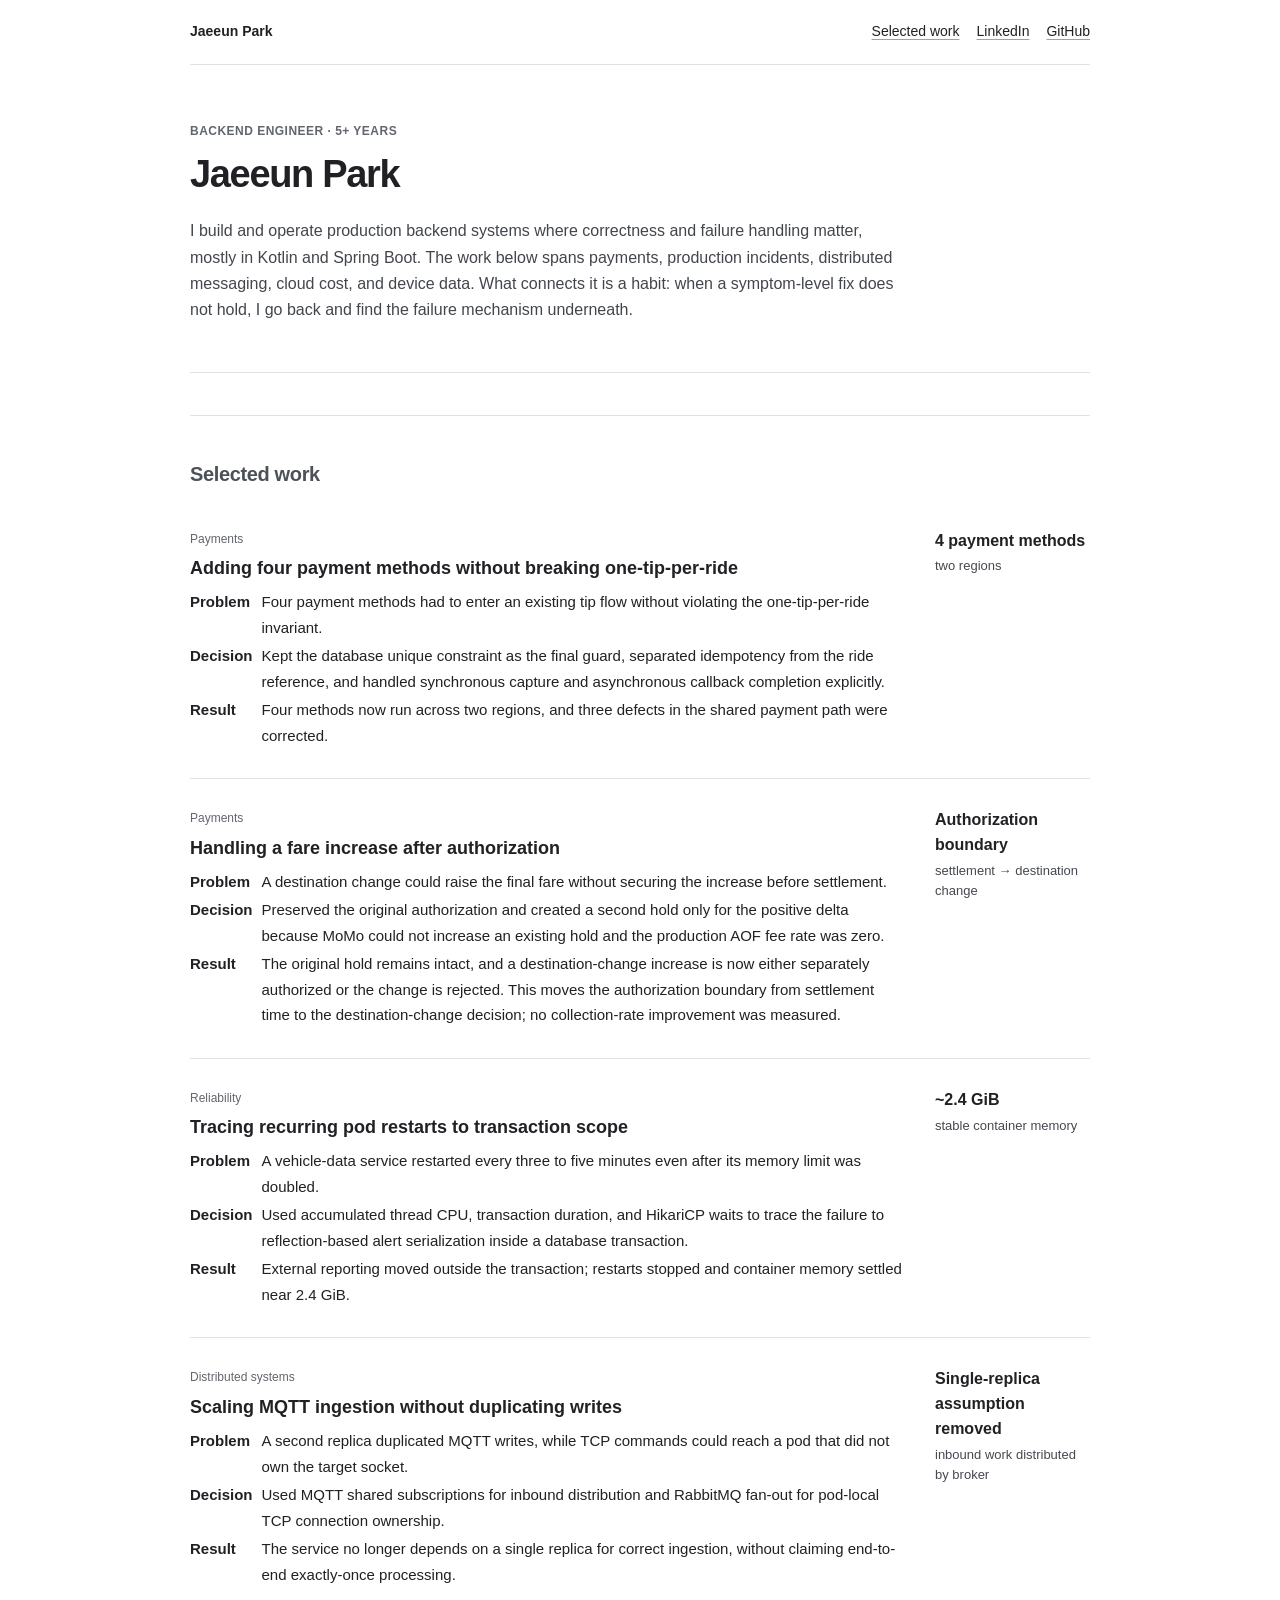
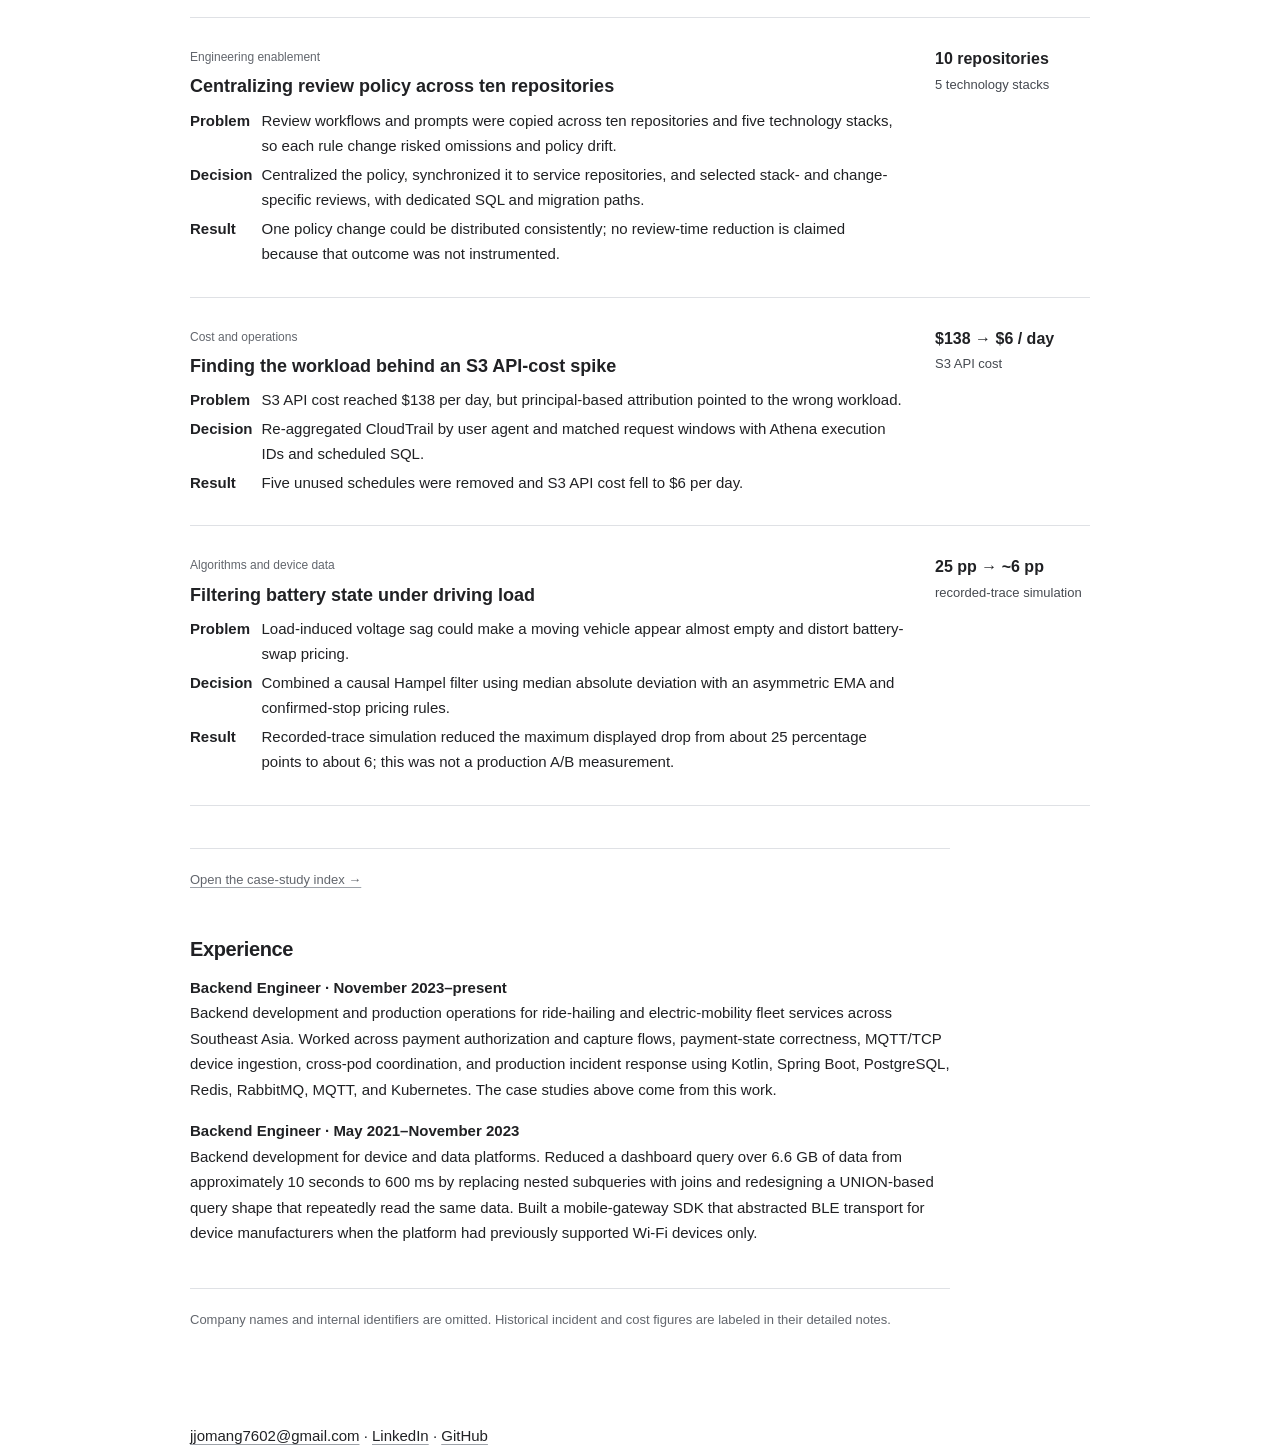
==== commit 06e5c320: "Break card summaries onto their own lines and shorten the intro Problem, Decision, and Result ran to" ====
--- a/index.html
+++ b/index.html
@@ -10,7 +10,7 @@
 <meta property="og:url" content="https://ludypark.github.io/">
 <title>Jaeeun Park — Backend Engineer</title>
 <link rel="icon" href="favicon.svg" type="image/svg+xml">
-<link rel="stylesheet" href="notes.css?v=20261002"></head>
+<link rel="stylesheet" href="notes.css?v=20261003"></head>
 <body>
 <div class="wrap">
 <nav class="site-nav" aria-label="Site navigation"><a class="brand" href="index.html">Jaeeun Park</a>
@@ -19,7 +19,7 @@
 <main>
 <p class="eyebrow">Backend engineer · 5+ years</p>
 <h1>Jaeeun Park</h1>
-<p class="lede">I am a backend engineer who builds and operates production systems where correctness, failure handling, and observability matter. I work with Kotlin and Spring Boot on PostgreSQL transaction design, asynchronous state machines, MQTT and RabbitMQ delivery paths, Redis-backed cross-pod state, and JVM production debugging. When a symptom-level fix does not work, I go back and redefine the failure mechanism: recurring restarts that survived a memory increase were a transaction-scope problem, while rising S3 cost came from abandoned scheduled queries rather than storage.</p>
+<p class="lede">I build and operate production backend systems where correctness and failure handling matter, mostly in Kotlin and Spring Boot. The work below spans payments, production incidents, distributed messaging, cloud cost, and device data. What connects it is a habit: when a symptom-level fix does not hold, I go back and find the failure mechanism underneath.</p>
 <hr class="rule">
 <section class="case-list" aria-labelledby="selected-work">
 <h2 id="selected-work" class="section-intro">Selected work</h2>
@@ -27,7 +27,11 @@
 <div>
 <p class="tags">Payments</p>
 <h3><a href="notes/tipping-payment-flow.html">Adding four payment methods without breaking one-tip-per-ride</a></h3>
-<p><strong>Problem:</strong> Four payment methods had to enter an existing tip flow without violating the one-tip-per-ride invariant. <strong>Decision:</strong> Kept the database unique constraint as the final guard, separated idempotency from the ride reference, and handled synchronous capture and asynchronous callback completion explicitly. <strong>Result:</strong> Four methods now run across two regions, and three defects in the shared payment path were corrected.</p>
+<dl class="pdr">
+<dt>Problem</dt><dd>Four payment methods had to enter an existing tip flow without violating the one-tip-per-ride invariant.</dd>
+<dt>Decision</dt><dd>Kept the database unique constraint as the final guard, separated idempotency from the ride reference, and handled synchronous capture and asynchronous callback completion explicitly.</dd>
+<dt>Result</dt><dd>Four methods now run across two regions, and three defects in the shared payment path were corrected.</dd>
+</dl>
 </div>
 <p class="metric"><strong>4 payment methods</strong>two regions</p>
 </article>
@@ -35,7 +39,11 @@
 <div>
 <p class="tags">Payments</p>
 <h3><a href="notes/incremental-authorization.html">Handling a fare increase after authorization</a></h3>
-<p><strong>Problem:</strong> A destination change could raise the final fare without securing the increase before settlement. <strong>Decision:</strong> Preserved the original authorization and created a second hold only for the positive delta because MoMo could not increase an existing hold and the production AOF fee rate was zero. <strong>Result:</strong> The original hold remains intact, and a destination-change increase is now either separately authorized or the change is rejected. This moves the authorization boundary from settlement time to the destination-change decision; no collection-rate improvement was measured.</p>
+<dl class="pdr">
+<dt>Problem</dt><dd>A destination change could raise the final fare without securing the increase before settlement.</dd>
+<dt>Decision</dt><dd>Preserved the original authorization and created a second hold only for the positive delta because MoMo could not increase an existing hold and the production AOF fee rate was zero.</dd>
+<dt>Result</dt><dd>The original hold remains intact, and a destination-change increase is now either separately authorized or the change is rejected. This moves the authorization boundary from settlement time to the destination-change decision; no collection-rate improvement was measured.</dd>
+</dl>
 </div>
 <p class="metric"><strong>Authorization boundary</strong>settlement → destination change</p>
 </article>
@@ -43,7 +51,11 @@
 <div>
 <p class="tags">Reliability</p>
 <h3><a href="notes/oom-incident.html">Tracing recurring pod restarts to transaction scope</a></h3>
-<p><strong>Problem:</strong> A vehicle-data service restarted every three to five minutes even after its memory limit was doubled. <strong>Decision:</strong> Used accumulated thread CPU, transaction duration, and HikariCP waits to trace the failure to reflection-based alert serialization inside a database transaction. <strong>Result:</strong> External reporting moved outside the transaction; restarts stopped and container memory settled near 2.4 GiB.</p>
+<dl class="pdr">
+<dt>Problem</dt><dd>A vehicle-data service restarted every three to five minutes even after its memory limit was doubled.</dd>
+<dt>Decision</dt><dd>Used accumulated thread CPU, transaction duration, and HikariCP waits to trace the failure to reflection-based alert serialization inside a database transaction.</dd>
+<dt>Result</dt><dd>External reporting moved outside the transaction; restarts stopped and container memory settled near 2.4 GiB.</dd>
+</dl>
 </div>
 <p class="metric"><strong>~2.4 GiB</strong>stable container memory</p>
 </article>
@@ -51,7 +63,11 @@
 <div>
 <p class="tags">Distributed systems</p>
 <h3><a href="notes/mqtt-scaling.html">Scaling MQTT ingestion without duplicating writes</a></h3>
-<p><strong>Problem:</strong> A second replica duplicated MQTT writes, while TCP commands could reach a pod that did not own the target socket. <strong>Decision:</strong> Used MQTT shared subscriptions for inbound distribution and RabbitMQ fan-out for pod-local TCP connection ownership. <strong>Result:</strong> The service no longer depends on a single replica for correct ingestion, without claiming end-to-end exactly-once processing.</p>
+<dl class="pdr">
+<dt>Problem</dt><dd>A second replica duplicated MQTT writes, while TCP commands could reach a pod that did not own the target socket.</dd>
+<dt>Decision</dt><dd>Used MQTT shared subscriptions for inbound distribution and RabbitMQ fan-out for pod-local TCP connection ownership.</dd>
+<dt>Result</dt><dd>The service no longer depends on a single replica for correct ingestion, without claiming end-to-end exactly-once processing.</dd>
+</dl>
 </div>
 <p class="metric"><strong>Single-replica assumption removed</strong>inbound work distributed by broker</p>
 </article>
@@ -59,7 +75,11 @@
 <div>
 <p class="tags">Engineering enablement</p>
 <h3><a href="notes/review-policy.html">Centralizing review policy across ten repositories</a></h3>
-<p><strong>Problem:</strong> Review workflows and prompts were copied across ten repositories and five technology stacks, so each rule change risked omissions and policy drift. <strong>Decision:</strong> Centralized the policy, synchronized it to service repositories, and selected stack- and change-specific reviews, with dedicated SQL and migration paths. <strong>Result:</strong> One policy change could be distributed consistently; no review-time reduction is claimed because that outcome was not instrumented.</p>
+<dl class="pdr">
+<dt>Problem</dt><dd>Review workflows and prompts were copied across ten repositories and five technology stacks, so each rule change risked omissions and policy drift.</dd>
+<dt>Decision</dt><dd>Centralized the policy, synchronized it to service repositories, and selected stack- and change-specific reviews, with dedicated SQL and migration paths.</dd>
+<dt>Result</dt><dd>One policy change could be distributed consistently; no review-time reduction is claimed because that outcome was not instrumented.</dd>
+</dl>
 </div>
 <p class="metric"><strong>10 repositories</strong>5 technology stacks</p>
 </article>
@@ -67,7 +87,11 @@
 <div>
 <p class="tags">Cost and operations</p>
 <h3><a href="notes/s3-cost-investigation.html">Finding the workload behind an S3 API-cost spike</a></h3>
-<p><strong>Problem:</strong> S3 API cost reached $138 per day, but principal-based attribution pointed to the wrong workload. <strong>Decision:</strong> Re-aggregated CloudTrail by user agent and matched request windows with Athena execution IDs and scheduled SQL. <strong>Result:</strong> Five unused schedules were removed and S3 API cost fell to $6 per day.</p>
+<dl class="pdr">
+<dt>Problem</dt><dd>S3 API cost reached $138 per day, but principal-based attribution pointed to the wrong workload.</dd>
+<dt>Decision</dt><dd>Re-aggregated CloudTrail by user agent and matched request windows with Athena execution IDs and scheduled SQL.</dd>
+<dt>Result</dt><dd>Five unused schedules were removed and S3 API cost fell to $6 per day.</dd>
+</dl>
 </div>
 <p class="metric"><strong>$138 → $6 / day</strong>S3 API cost</p>
 </article>
@@ -75,7 +99,11 @@
 <div>
 <p class="tags">Algorithms and device data</p>
 <h3><a href="notes/battery-signal-filter.html">Filtering battery state under driving load</a></h3>
-<p><strong>Problem:</strong> Load-induced voltage sag could make a moving vehicle appear almost empty and distort battery-swap pricing. <strong>Decision:</strong> Combined a causal Hampel filter using median absolute deviation with an asymmetric EMA and confirmed-stop pricing rules. <strong>Result:</strong> Recorded-trace simulation reduced the maximum displayed drop from about 25 percentage points to about 6; this was not a production A/B measurement.</p>
+<dl class="pdr">
+<dt>Problem</dt><dd>Load-induced voltage sag could make a moving vehicle appear almost empty and distort battery-swap pricing.</dd>
+<dt>Decision</dt><dd>Combined a causal Hampel filter using median absolute deviation with an asymmetric EMA and confirmed-stop pricing rules.</dd>
+<dt>Result</dt><dd>Recorded-trace simulation reduced the maximum displayed drop from about 25 percentage points to about 6; this was not a production A/B measurement.</dd>
+</dl>
 </div>
 <p class="metric"><strong>25 pp → ~6 pp</strong>recorded-trace simulation</p>
 </article>
--- a/notes.css
+++ b/notes.css
@@ -14,12 +14,18 @@
 .kt-string { color:#f0c674; }
 .kt-comment { color:#8a9baa; font-style:italic; }
 .inline-code { padding:1px 4px; border:1px solid #e0e3e6; background:#f6f7f8; color:#30343a; font:0.9em ui-monospace, SFMono-Regular, Menlo, Monaco, Consolas, monospace; }
+
+.pdr { display:grid; grid-template-columns:auto 1fr; gap:3px 9px; margin:0; }
+.pdr dt { color:var(--ink); font-weight:650; }
+.pdr dd { margin:0; }
 @media (max-width:620px) {
   .wrap { width:min(100% - 32px, 900px); }
   .site-nav { align-items:flex-start; }
   .nav-links { flex-wrap:wrap; justify-content:flex-end; row-gap:6px; }
   .case { grid-template-columns:1fr; gap:12px; }
   .metric { margin-top:0; }
+  .pdr { grid-template-columns:1fr; gap:1px; }
+  .pdr dt { margin-top:5px; }
   table { font-size:13px; }
   th, td { padding:10px; }
 }
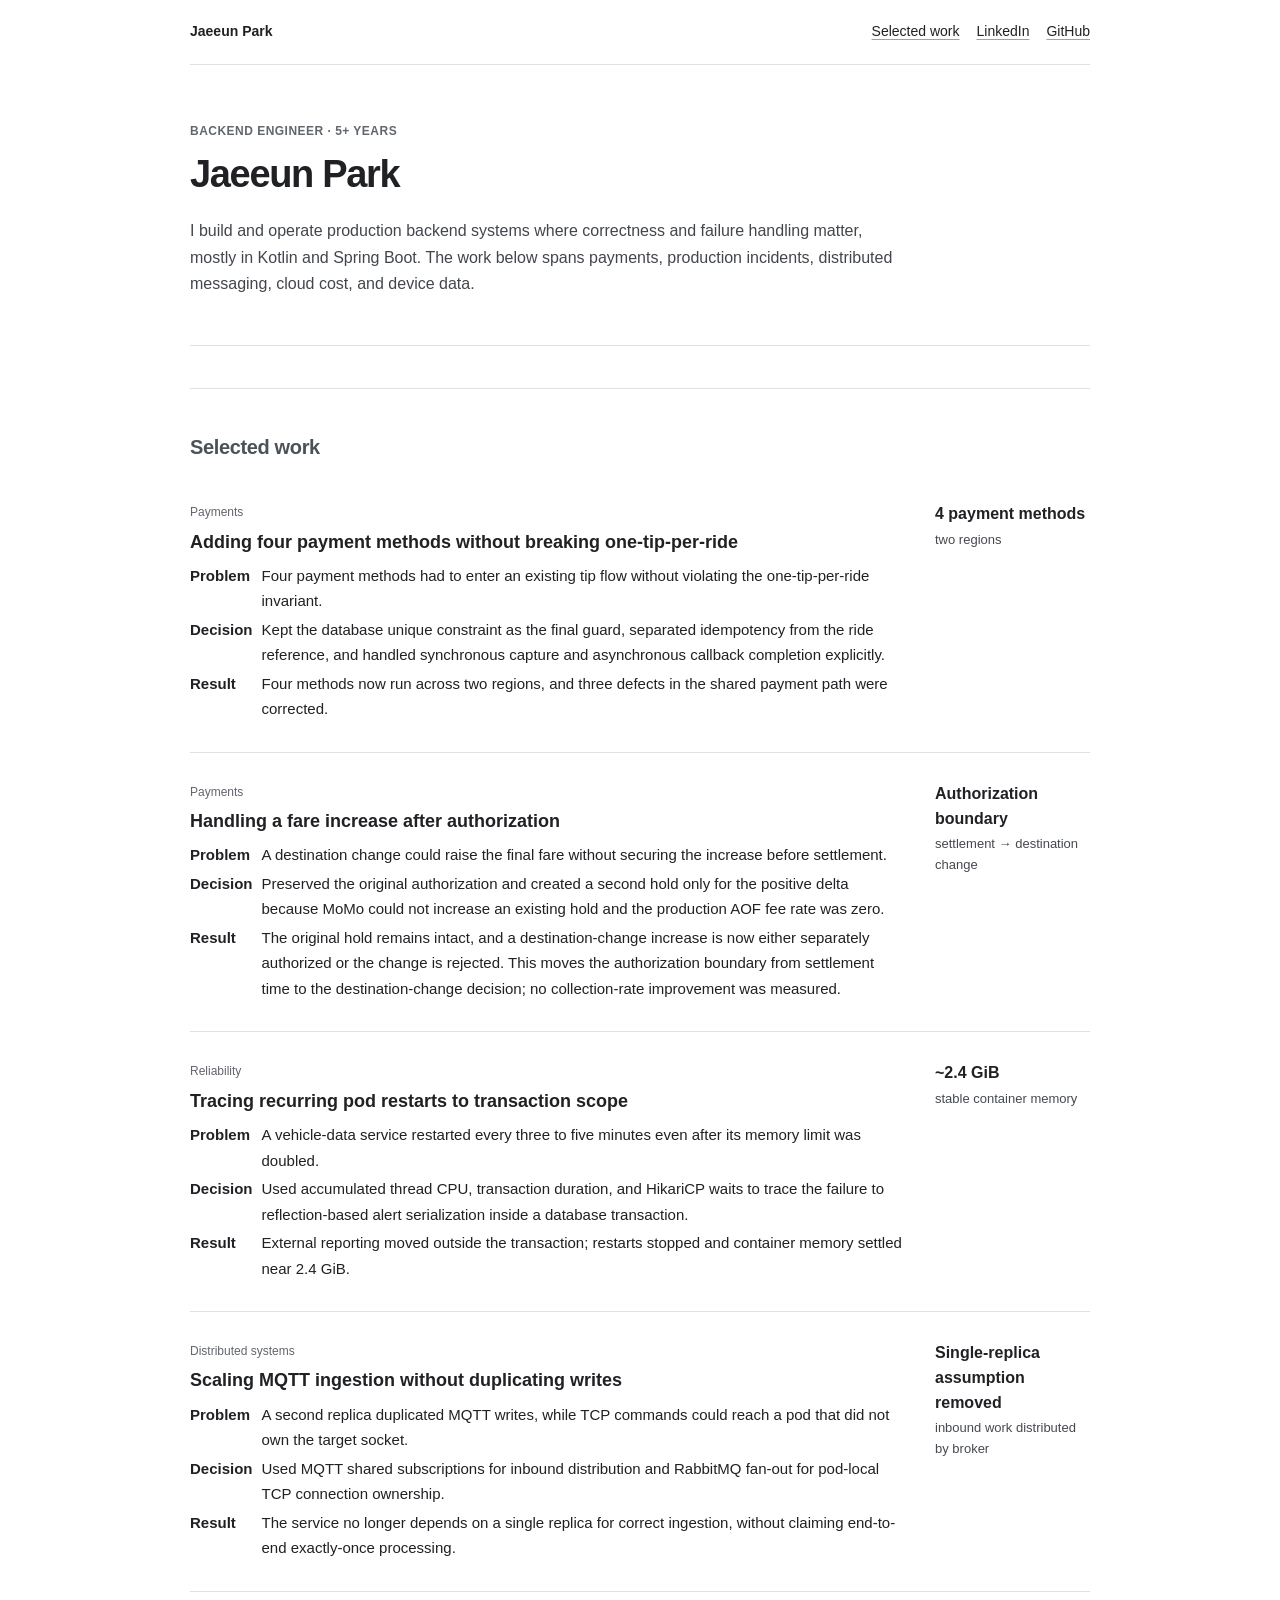
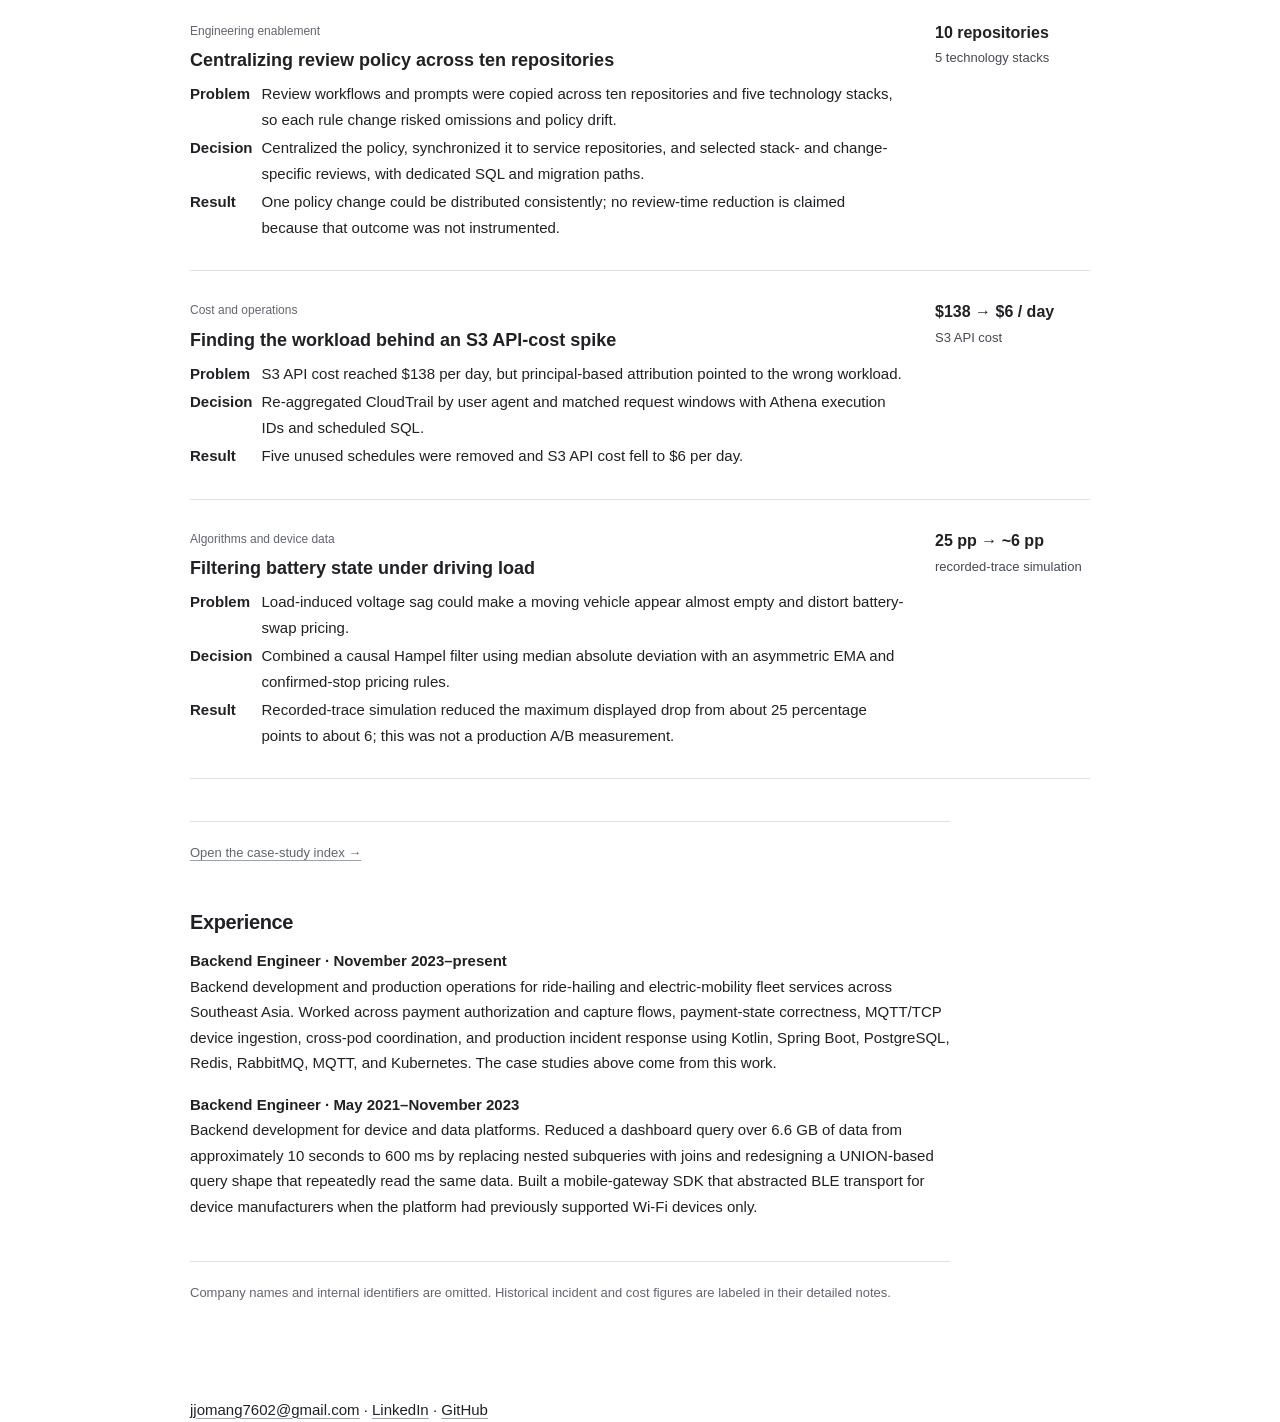
==== commit 3a7ee9b2: "Drop the self-characterizing line from the intro The closing sentence announced a working habit rath" ====
--- a/index.html
+++ b/index.html
@@ -10,7 +10,7 @@
 <meta property="og:url" content="https://ludypark.github.io/">
 <title>Jaeeun Park — Backend Engineer</title>
 <link rel="icon" href="favicon.svg" type="image/svg+xml">
-<link rel="stylesheet" href="notes.css?v=20261003"></head>
+<link rel="stylesheet" href="notes.css?v=20261004"></head>
 <body>
 <div class="wrap">
 <nav class="site-nav" aria-label="Site navigation"><a class="brand" href="index.html">Jaeeun Park</a>
@@ -19,7 +19,7 @@
 <main>
 <p class="eyebrow">Backend engineer · 5+ years</p>
 <h1>Jaeeun Park</h1>
-<p class="lede">I build and operate production backend systems where correctness and failure handling matter, mostly in Kotlin and Spring Boot. The work below spans payments, production incidents, distributed messaging, cloud cost, and device data. What connects it is a habit: when a symptom-level fix does not hold, I go back and find the failure mechanism underneath.</p>
+<p class="lede">I build and operate production backend systems where correctness and failure handling matter, mostly in Kotlin and Spring Boot. The work below spans payments, production incidents, distributed messaging, cloud cost, and device data.</p>
 <hr class="rule">
 <section class="case-list" aria-labelledby="selected-work">
 <h2 id="selected-work" class="section-intro">Selected work</h2>
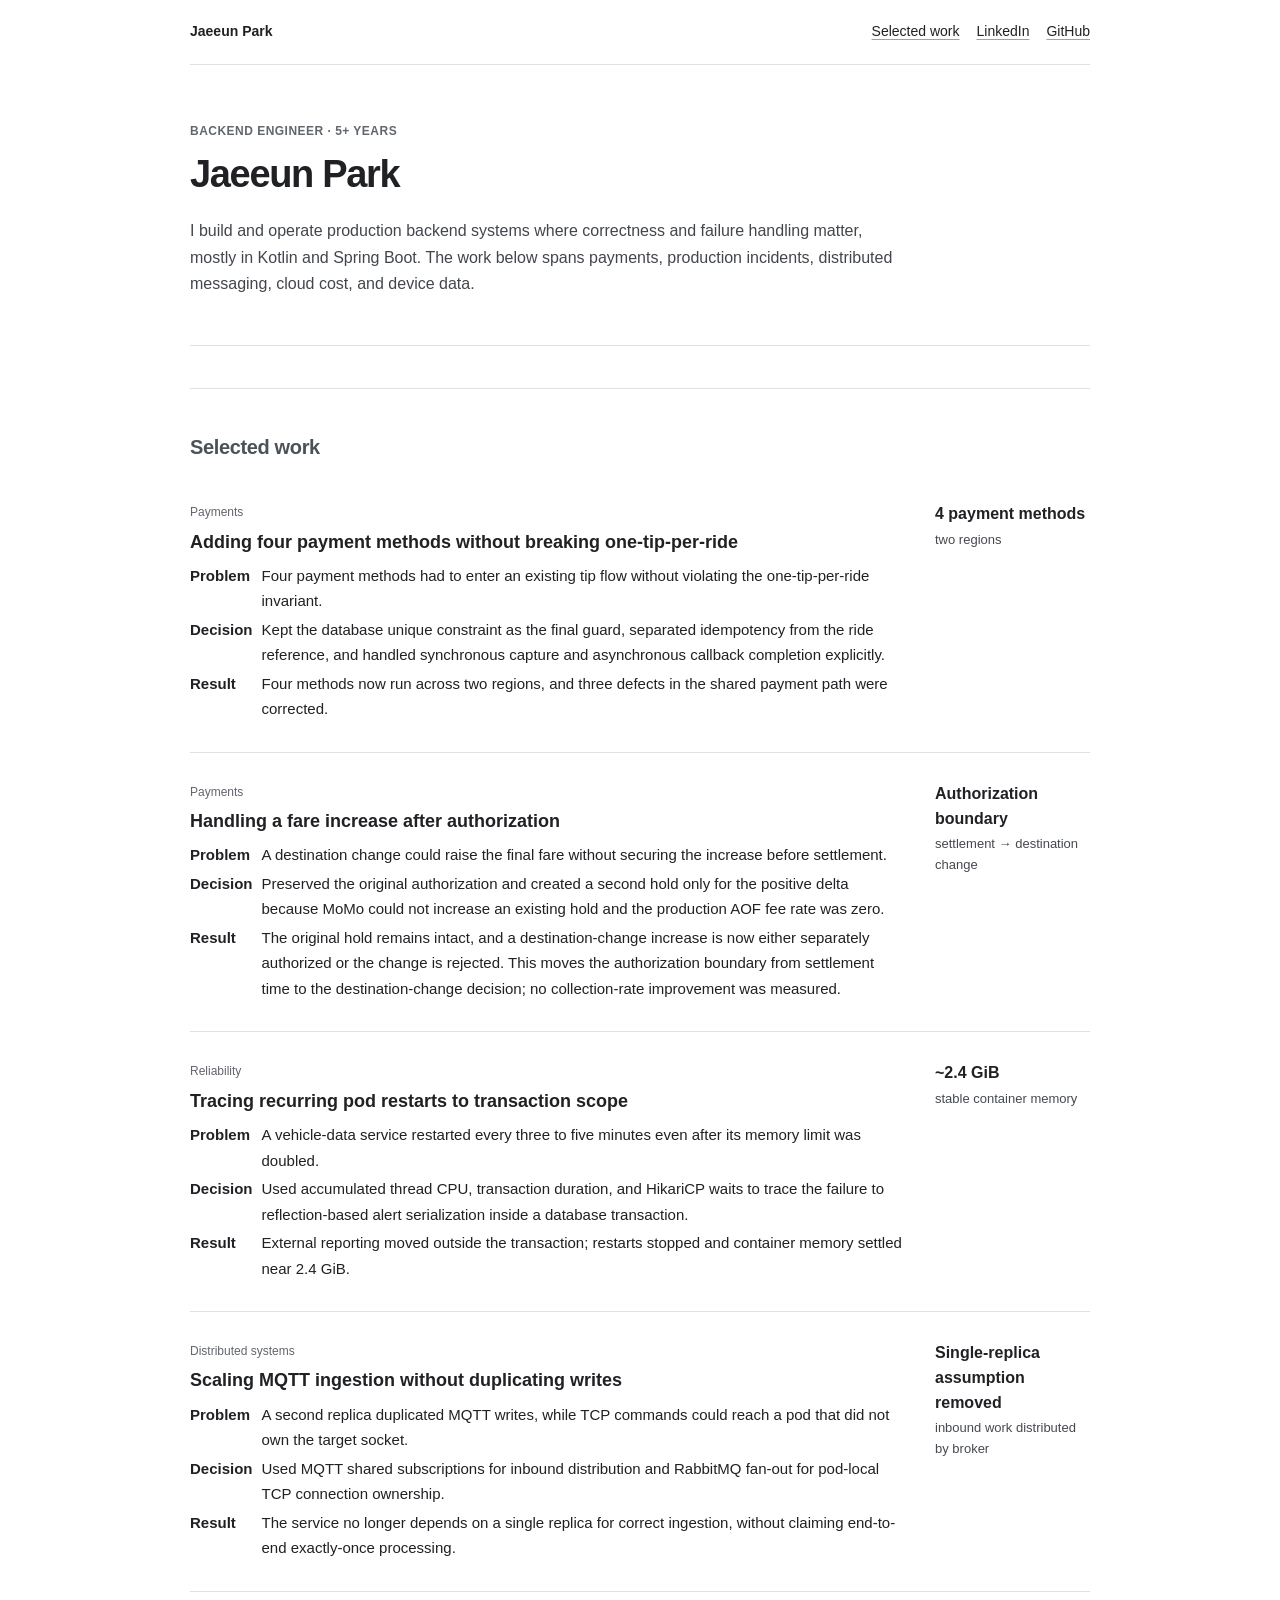
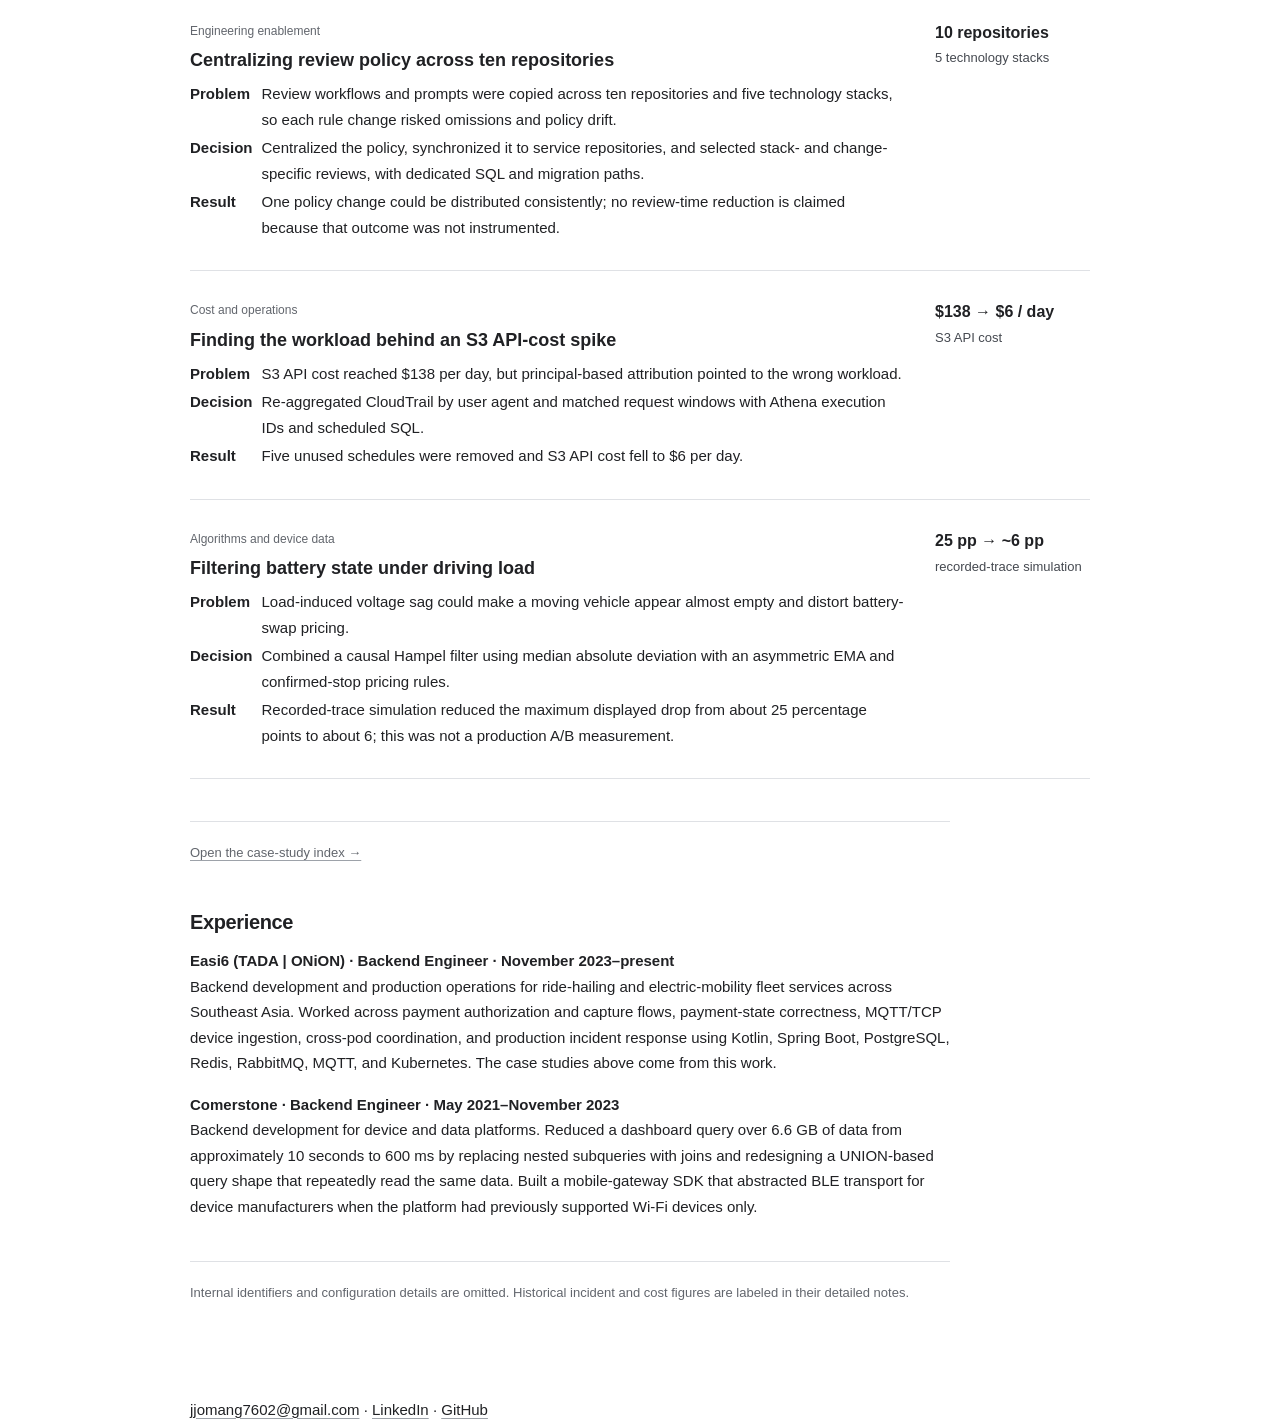
==== commit e610c1c2: "Name the employers on the home page Experience now carries Easi6 (TADA | ONiON) and Comerstone inste" ====
--- a/index.html
+++ b/index.html
@@ -10,7 +10,7 @@
 <meta property="og:url" content="https://ludypark.github.io/">
 <title>Jaeeun Park — Backend Engineer</title>
 <link rel="icon" href="favicon.svg" type="image/svg+xml">
-<link rel="stylesheet" href="notes.css?v=20261004"></head>
+<link rel="stylesheet" href="notes.css?v=20261005"></head>
 <body>
 <div class="wrap">
 <nav class="site-nav" aria-label="Site navigation"><a class="brand" href="index.html">Jaeeun Park</a>
@@ -111,10 +111,10 @@
 <p class="note"><a href="case-studies.html">Open the case-study index →</a></p>
 <section aria-labelledby="experience">
 <h2 id="experience">Experience</h2>
-<p><strong>Backend Engineer · November 2023–present</strong><br>Backend development and production operations for ride-hailing and electric-mobility fleet services across Southeast Asia. Worked across payment authorization and capture flows, payment-state correctness, MQTT/TCP device ingestion, cross-pod coordination, and production incident response using Kotlin, Spring Boot, PostgreSQL, Redis, RabbitMQ, MQTT, and Kubernetes. The case studies above come from this work.</p>
-<p><strong>Backend Engineer · May 2021–November 2023</strong><br>Backend development for device and data platforms. Reduced a dashboard query over 6.6 GB of data from approximately 10 seconds to 600 ms by replacing nested subqueries with joins and redesigning a UNION-based query shape that repeatedly read the same data. Built a mobile-gateway SDK that abstracted BLE transport for device manufacturers when the platform had previously supported Wi-Fi devices only.</p>
+<p><strong>Easi6 (TADA | ONiON) · Backend Engineer · November 2023–present</strong><br>Backend development and production operations for ride-hailing and electric-mobility fleet services across Southeast Asia. Worked across payment authorization and capture flows, payment-state correctness, MQTT/TCP device ingestion, cross-pod coordination, and production incident response using Kotlin, Spring Boot, PostgreSQL, Redis, RabbitMQ, MQTT, and Kubernetes. The case studies above come from this work.</p>
+<p><strong>Comerstone · Backend Engineer · May 2021–November 2023</strong><br>Backend development for device and data platforms. Reduced a dashboard query over 6.6 GB of data from approximately 10 seconds to 600 ms by replacing nested subqueries with joins and redesigning a UNION-based query shape that repeatedly read the same data. Built a mobile-gateway SDK that abstracted BLE transport for device manufacturers when the platform had previously supported Wi-Fi devices only.</p>
 </section>
-<p class="note">Company names and internal identifiers are omitted. Historical incident and cost figures are labeled in their detailed notes.</p>
+<p class="note">Internal identifiers and configuration details are omitted. Historical incident and cost figures are labeled in their detailed notes.</p>
 </main>
 <footer><a href="mailto:jjomang7602@gmail.com">jjomang7602@gmail.com</a> · <a href="https://www.linkedin.com/in/ludy-jaeeun-park/">LinkedIn</a> · <a href="https://github.com/LudyPark">GitHub</a></footer>
 </div>
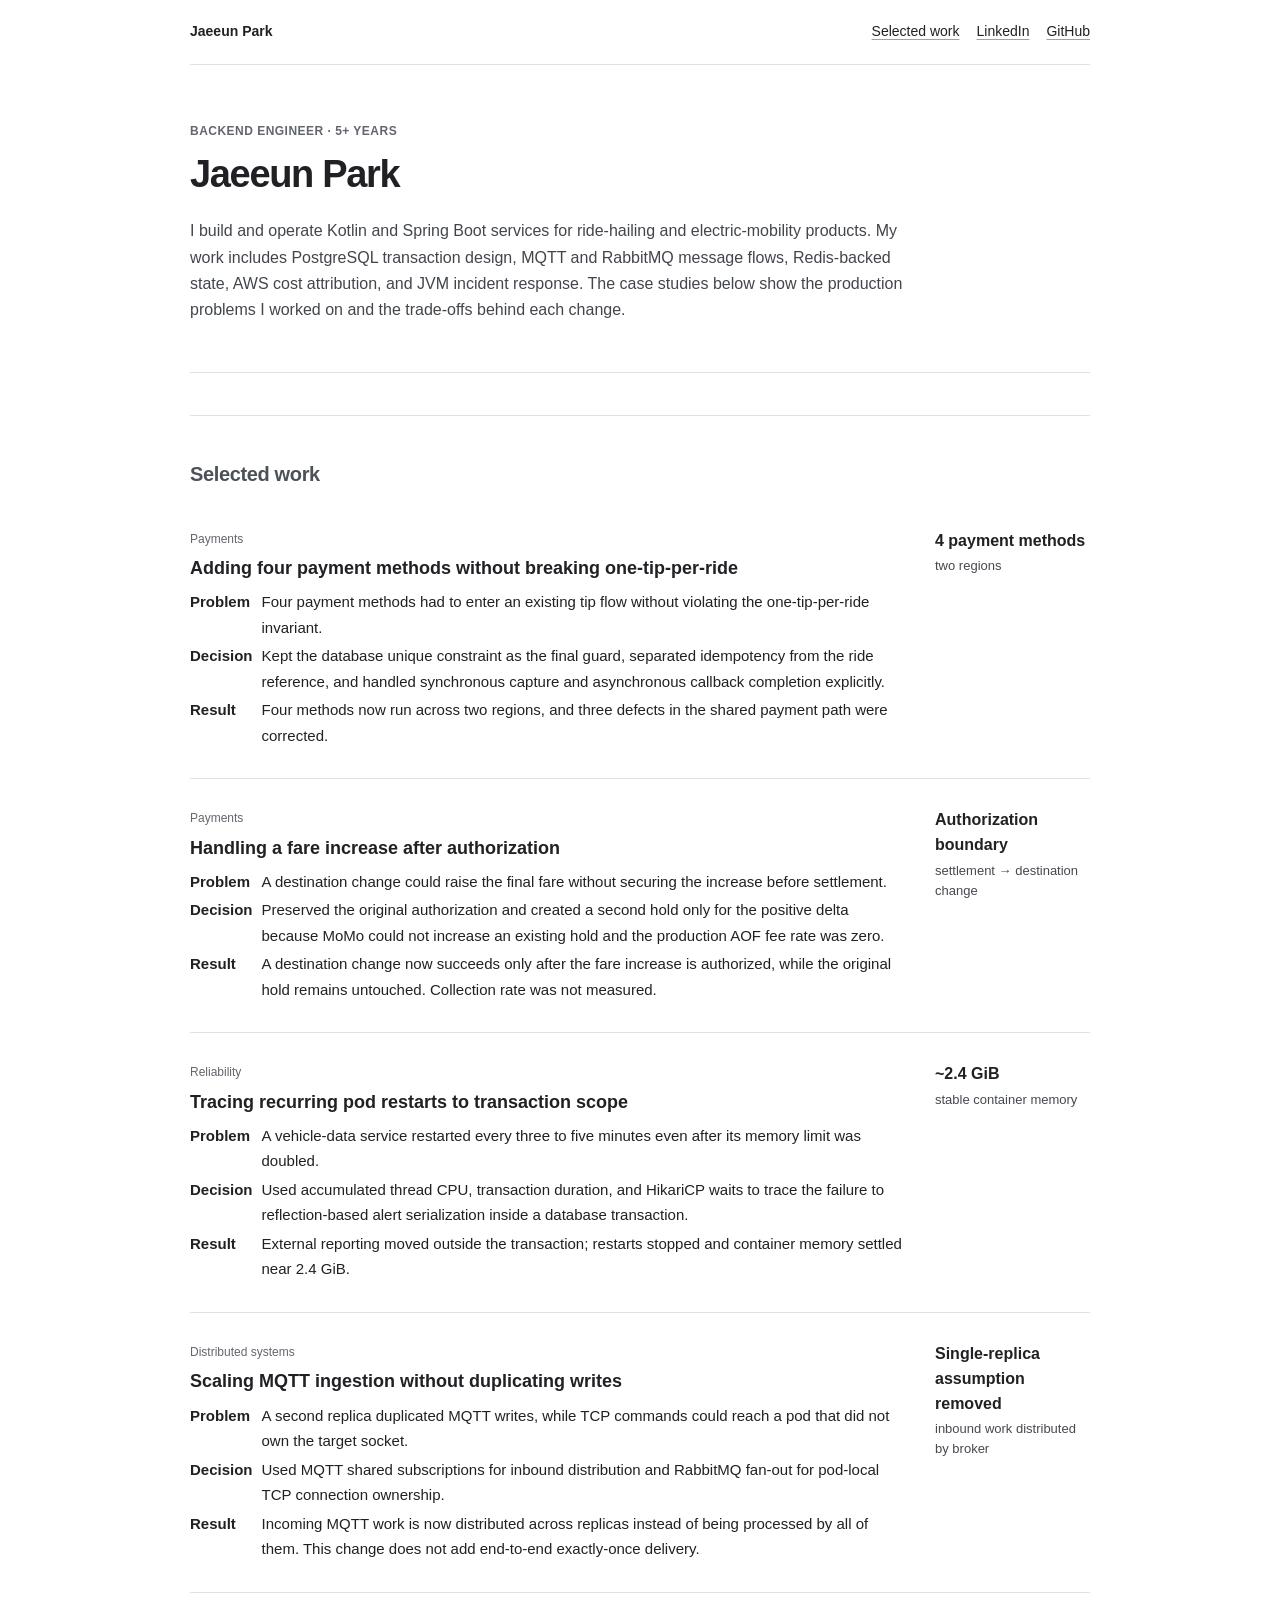
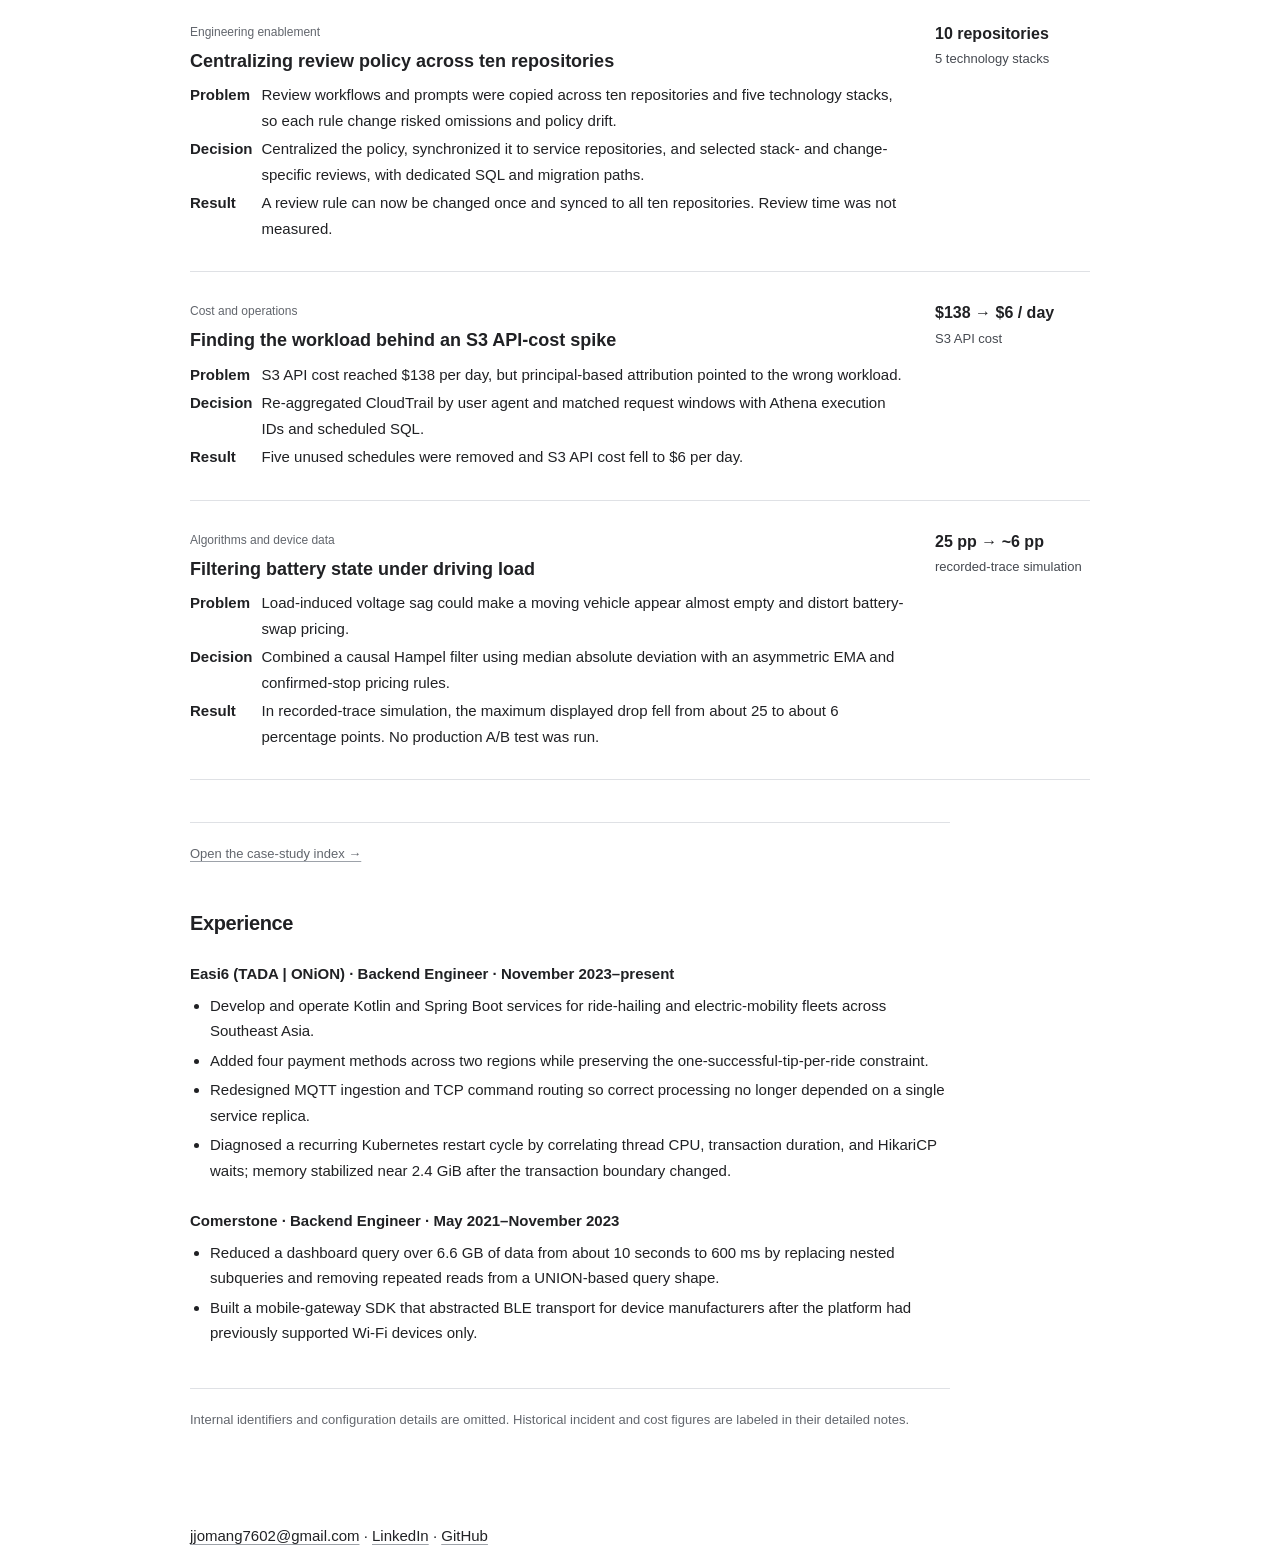
==== commit da351343: "Rewrite portfolio copy in a direct engineering voice" ====
--- a/index.html
+++ b/index.html
@@ -10,7 +10,7 @@
 <meta property="og:url" content="https://ludypark.github.io/">
 <title>Jaeeun Park — Backend Engineer</title>
 <link rel="icon" href="favicon.svg" type="image/svg+xml">
-<link rel="stylesheet" href="notes.css?v=20261005"></head>
+<link rel="stylesheet" href="notes.css?v=20261010"></head>
 <body>
 <div class="wrap">
 <nav class="site-nav" aria-label="Site navigation"><a class="brand" href="index.html">Jaeeun Park</a>
@@ -19,7 +19,7 @@
 <main>
 <p class="eyebrow">Backend engineer · 5+ years</p>
 <h1>Jaeeun Park</h1>
-<p class="lede">I build and operate production backend systems where correctness and failure handling matter, mostly in Kotlin and Spring Boot. The work below spans payments, production incidents, distributed messaging, cloud cost, and device data.</p>
+<p class="lede">I build and operate Kotlin and Spring Boot services for ride-hailing and electric-mobility products. My work includes PostgreSQL transaction design, MQTT and RabbitMQ message flows, Redis-backed state, AWS cost attribution, and JVM incident response. The case studies below show the production problems I worked on and the trade-offs behind each change.</p>
 <hr class="rule">
 <section class="case-list" aria-labelledby="selected-work">
 <h2 id="selected-work" class="section-intro">Selected work</h2>
@@ -42,7 +42,7 @@
 <dl class="pdr">
 <dt>Problem</dt><dd>A destination change could raise the final fare without securing the increase before settlement.</dd>
 <dt>Decision</dt><dd>Preserved the original authorization and created a second hold only for the positive delta because MoMo could not increase an existing hold and the production AOF fee rate was zero.</dd>
-<dt>Result</dt><dd>The original hold remains intact, and a destination-change increase is now either separately authorized or the change is rejected. This moves the authorization boundary from settlement time to the destination-change decision; no collection-rate improvement was measured.</dd>
+<dt>Result</dt><dd>A destination change now succeeds only after the fare increase is authorized, while the original hold remains untouched. Collection rate was not measured.</dd>
 </dl>
 </div>
 <p class="metric"><strong>Authorization boundary</strong>settlement → destination change</p>
@@ -66,7 +66,7 @@
 <dl class="pdr">
 <dt>Problem</dt><dd>A second replica duplicated MQTT writes, while TCP commands could reach a pod that did not own the target socket.</dd>
 <dt>Decision</dt><dd>Used MQTT shared subscriptions for inbound distribution and RabbitMQ fan-out for pod-local TCP connection ownership.</dd>
-<dt>Result</dt><dd>The service no longer depends on a single replica for correct ingestion, without claiming end-to-end exactly-once processing.</dd>
+<dt>Result</dt><dd>Incoming MQTT work is now distributed across replicas instead of being processed by all of them. This change does not add end-to-end exactly-once delivery.</dd>
 </dl>
 </div>
 <p class="metric"><strong>Single-replica assumption removed</strong>inbound work distributed by broker</p>
@@ -78,7 +78,7 @@
 <dl class="pdr">
 <dt>Problem</dt><dd>Review workflows and prompts were copied across ten repositories and five technology stacks, so each rule change risked omissions and policy drift.</dd>
 <dt>Decision</dt><dd>Centralized the policy, synchronized it to service repositories, and selected stack- and change-specific reviews, with dedicated SQL and migration paths.</dd>
-<dt>Result</dt><dd>One policy change could be distributed consistently; no review-time reduction is claimed because that outcome was not instrumented.</dd>
+<dt>Result</dt><dd>A review rule can now be changed once and synced to all ten repositories. Review time was not measured.</dd>
 </dl>
 </div>
 <p class="metric"><strong>10 repositories</strong>5 technology stacks</p>
@@ -102,7 +102,7 @@
 <dl class="pdr">
 <dt>Problem</dt><dd>Load-induced voltage sag could make a moving vehicle appear almost empty and distort battery-swap pricing.</dd>
 <dt>Decision</dt><dd>Combined a causal Hampel filter using median absolute deviation with an asymmetric EMA and confirmed-stop pricing rules.</dd>
-<dt>Result</dt><dd>Recorded-trace simulation reduced the maximum displayed drop from about 25 percentage points to about 6; this was not a production A/B measurement.</dd>
+<dt>Result</dt><dd>In recorded-trace simulation, the maximum displayed drop fell from about 25 to about 6 percentage points. No production A/B test was run.</dd>
 </dl>
 </div>
 <p class="metric"><strong>25 pp → ~6 pp</strong>recorded-trace simulation</p>
@@ -111,8 +111,18 @@
 <p class="note"><a href="case-studies.html">Open the case-study index →</a></p>
 <section aria-labelledby="experience">
 <h2 id="experience">Experience</h2>
-<p><strong>Easi6 (TADA | ONiON) · Backend Engineer · November 2023–present</strong><br>Backend development and production operations for ride-hailing and electric-mobility fleet services across Southeast Asia. Worked across payment authorization and capture flows, payment-state correctness, MQTT/TCP device ingestion, cross-pod coordination, and production incident response using Kotlin, Spring Boot, PostgreSQL, Redis, RabbitMQ, MQTT, and Kubernetes. The case studies above come from this work.</p>
-<p><strong>Comerstone · Backend Engineer · May 2021–November 2023</strong><br>Backend development for device and data platforms. Reduced a dashboard query over 6.6 GB of data from approximately 10 seconds to 600 ms by replacing nested subqueries with joins and redesigning a UNION-based query shape that repeatedly read the same data. Built a mobile-gateway SDK that abstracted BLE transport for device manufacturers when the platform had previously supported Wi-Fi devices only.</p>
+<p class="experience-heading"><strong>Easi6 (TADA | ONiON) · Backend Engineer · November 2023–present</strong></p>
+<ul class="experience-list">
+<li>Develop and operate Kotlin and Spring Boot services for ride-hailing and electric-mobility fleets across Southeast Asia.</li>
+<li>Added four payment methods across two regions while preserving the one-successful-tip-per-ride constraint.</li>
+<li>Redesigned MQTT ingestion and TCP command routing so correct processing no longer depended on a single service replica.</li>
+<li>Diagnosed a recurring Kubernetes restart cycle by correlating thread CPU, transaction duration, and HikariCP waits; memory stabilized near 2.4 GiB after the transaction boundary changed.</li>
+</ul>
+<p class="experience-heading"><strong>Comerstone · Backend Engineer · May 2021–November 2023</strong></p>
+<ul class="experience-list">
+<li>Reduced a dashboard query over 6.6 GB of data from about 10 seconds to 600 ms by replacing nested subqueries and removing repeated reads from a UNION-based query shape.</li>
+<li>Built a mobile-gateway SDK that abstracted BLE transport for device manufacturers after the platform had previously supported Wi-Fi devices only.</li>
+</ul>
 </section>
 <p class="note">Internal identifiers and configuration details are omitted. Historical incident and cost figures are labeled in their detailed notes.</p>
 </main>
--- a/notes.css
+++ b/notes.css
@@ -18,6 +18,9 @@
 .pdr { display:grid; grid-template-columns:auto 1fr; gap:3px 9px; margin:0; }
 .pdr dt { color:var(--ink); font-weight:650; }
 .pdr dd { margin:0; }
+.experience-heading { margin-top:25px; margin-bottom:6px; }
+.experience-list { max-width:760px; margin:0; padding-left:20px; }
+.experience-list li { margin:4px 0; }
 @media (max-width:620px) {
   .wrap { width:min(100% - 32px, 900px); }
   .site-nav { align-items:flex-start; }
